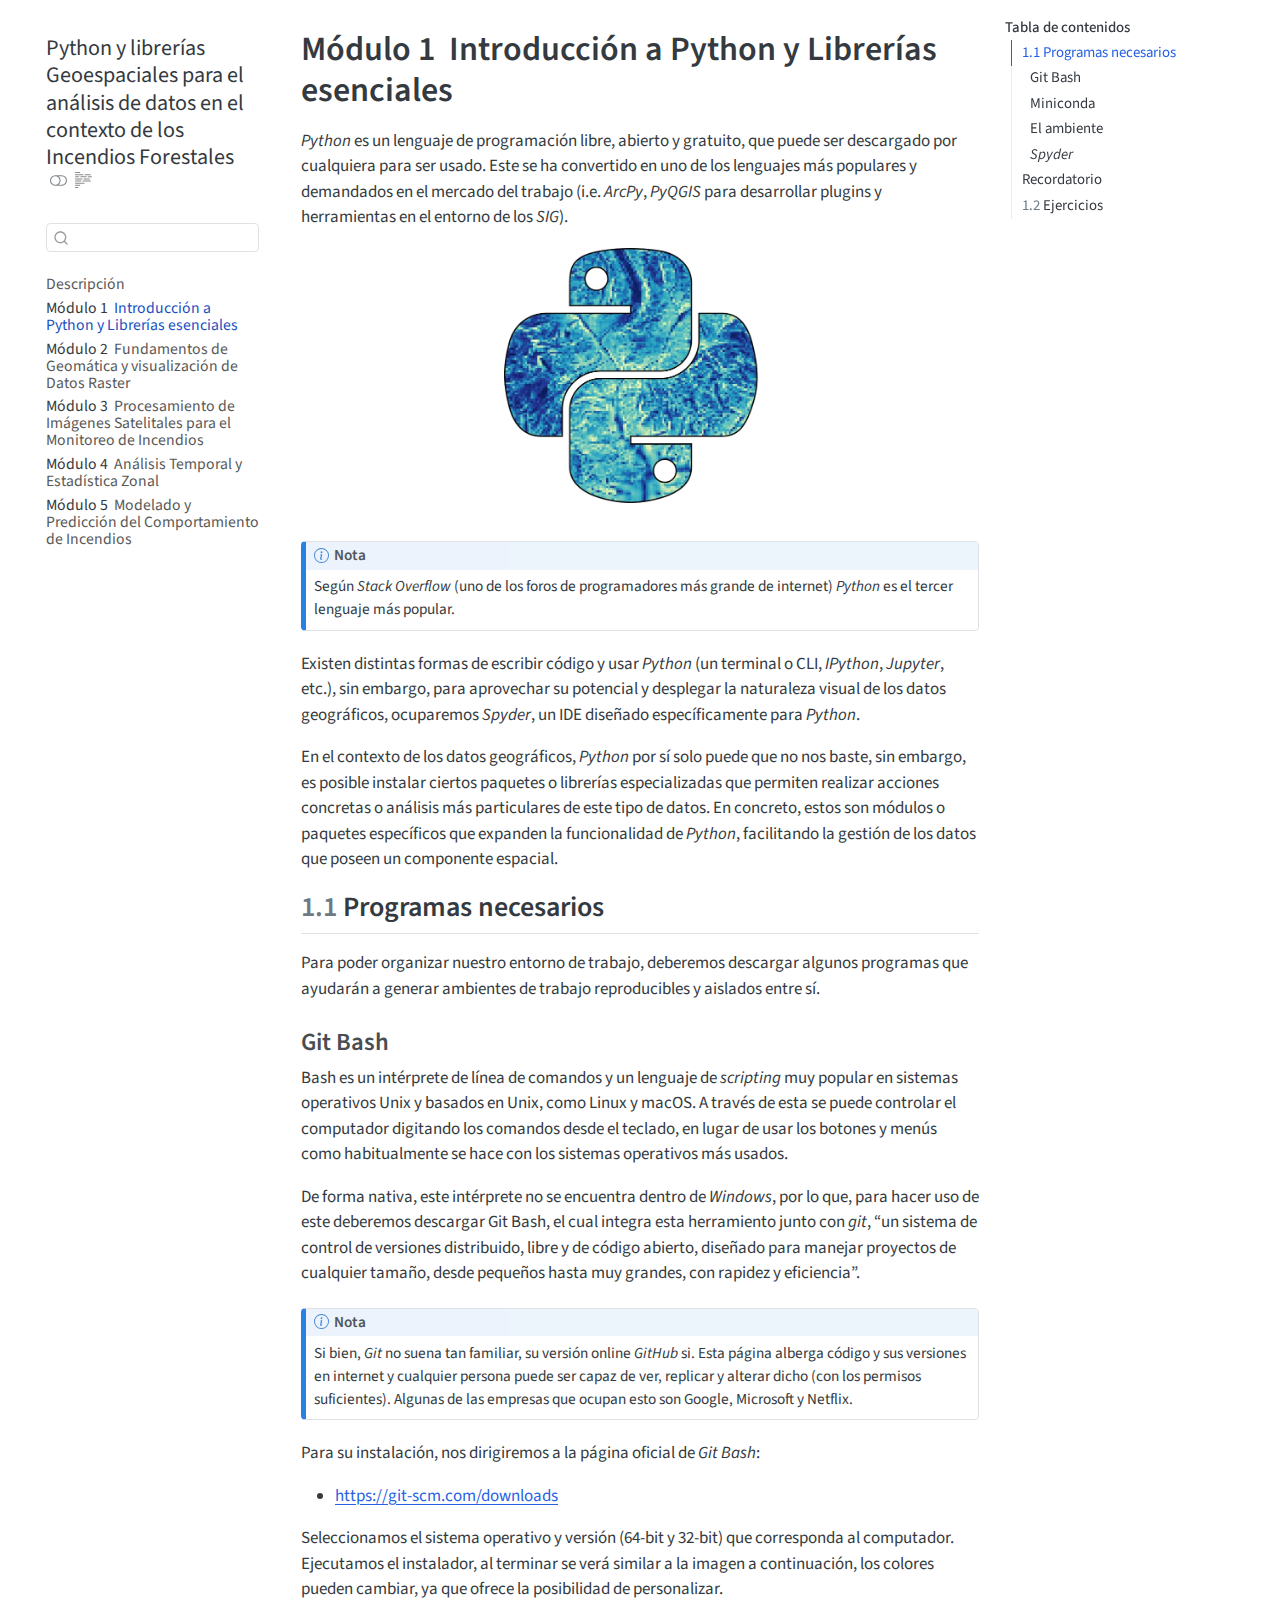
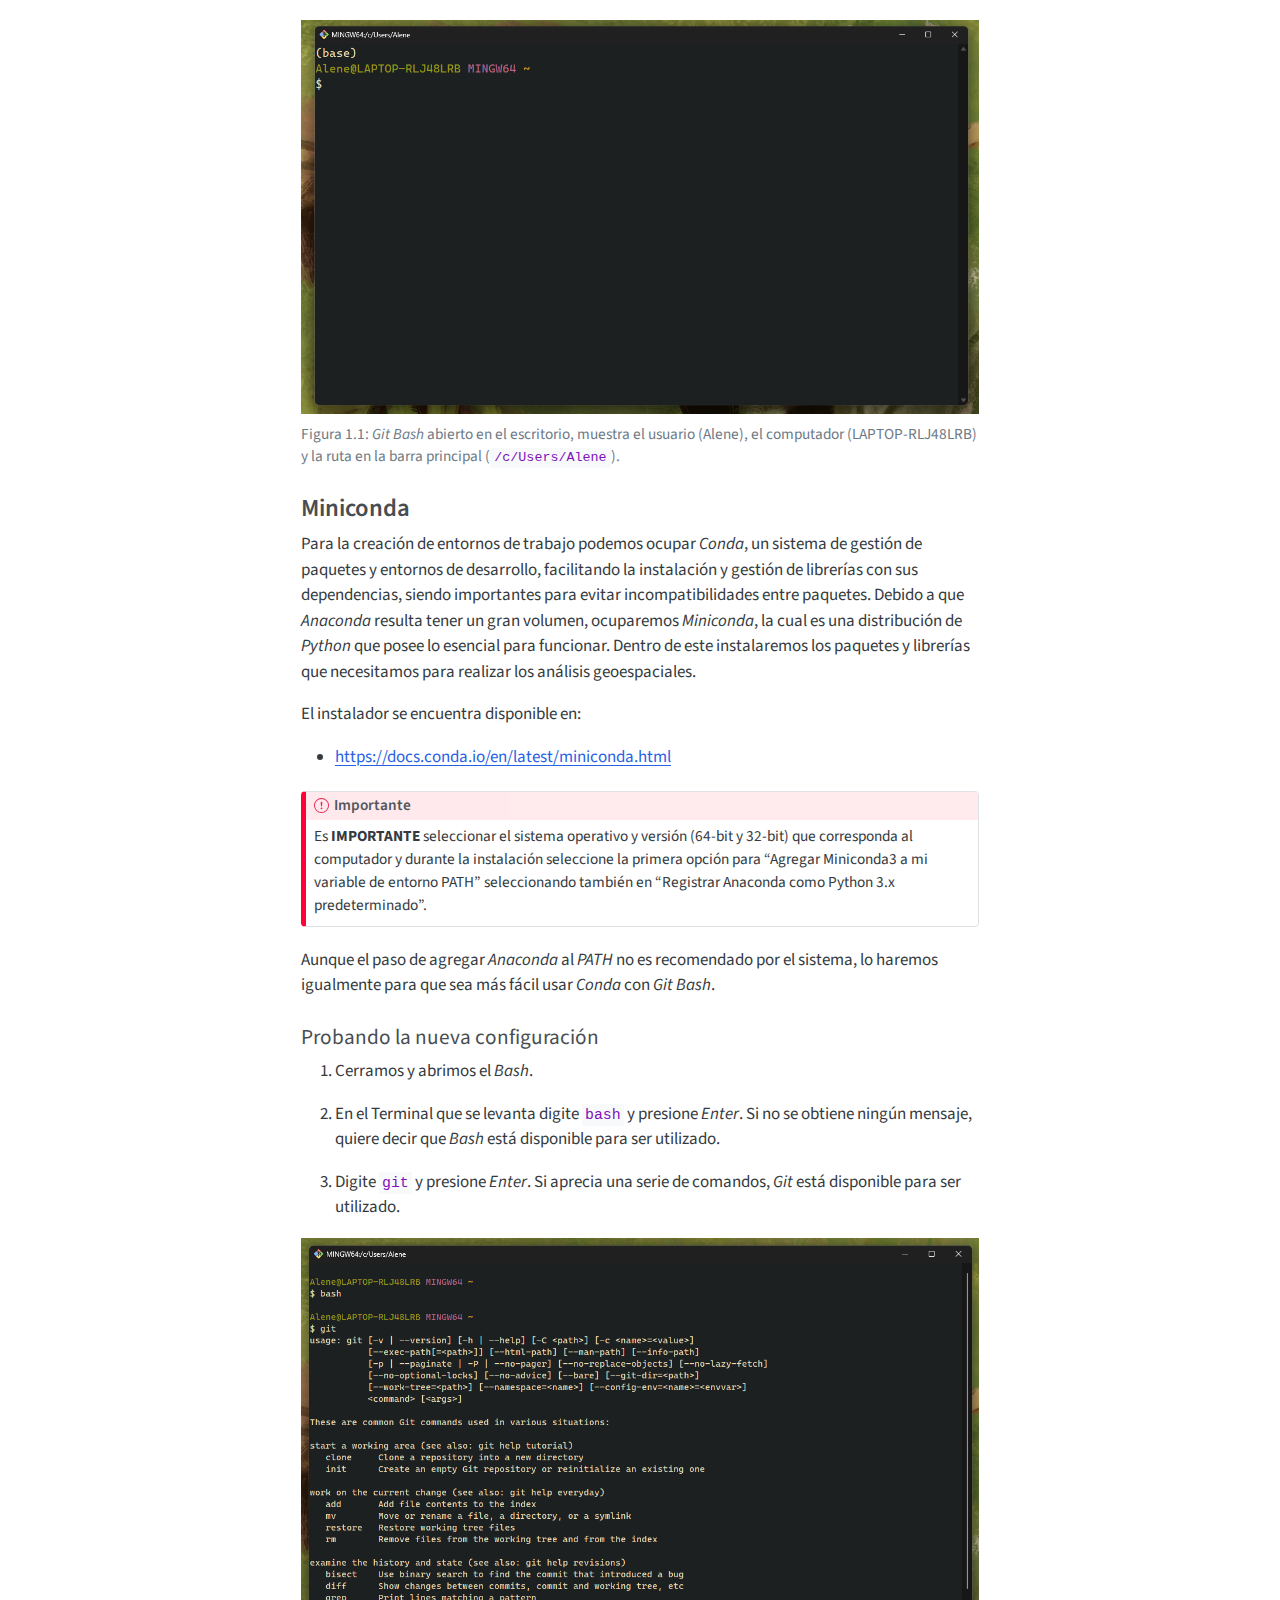
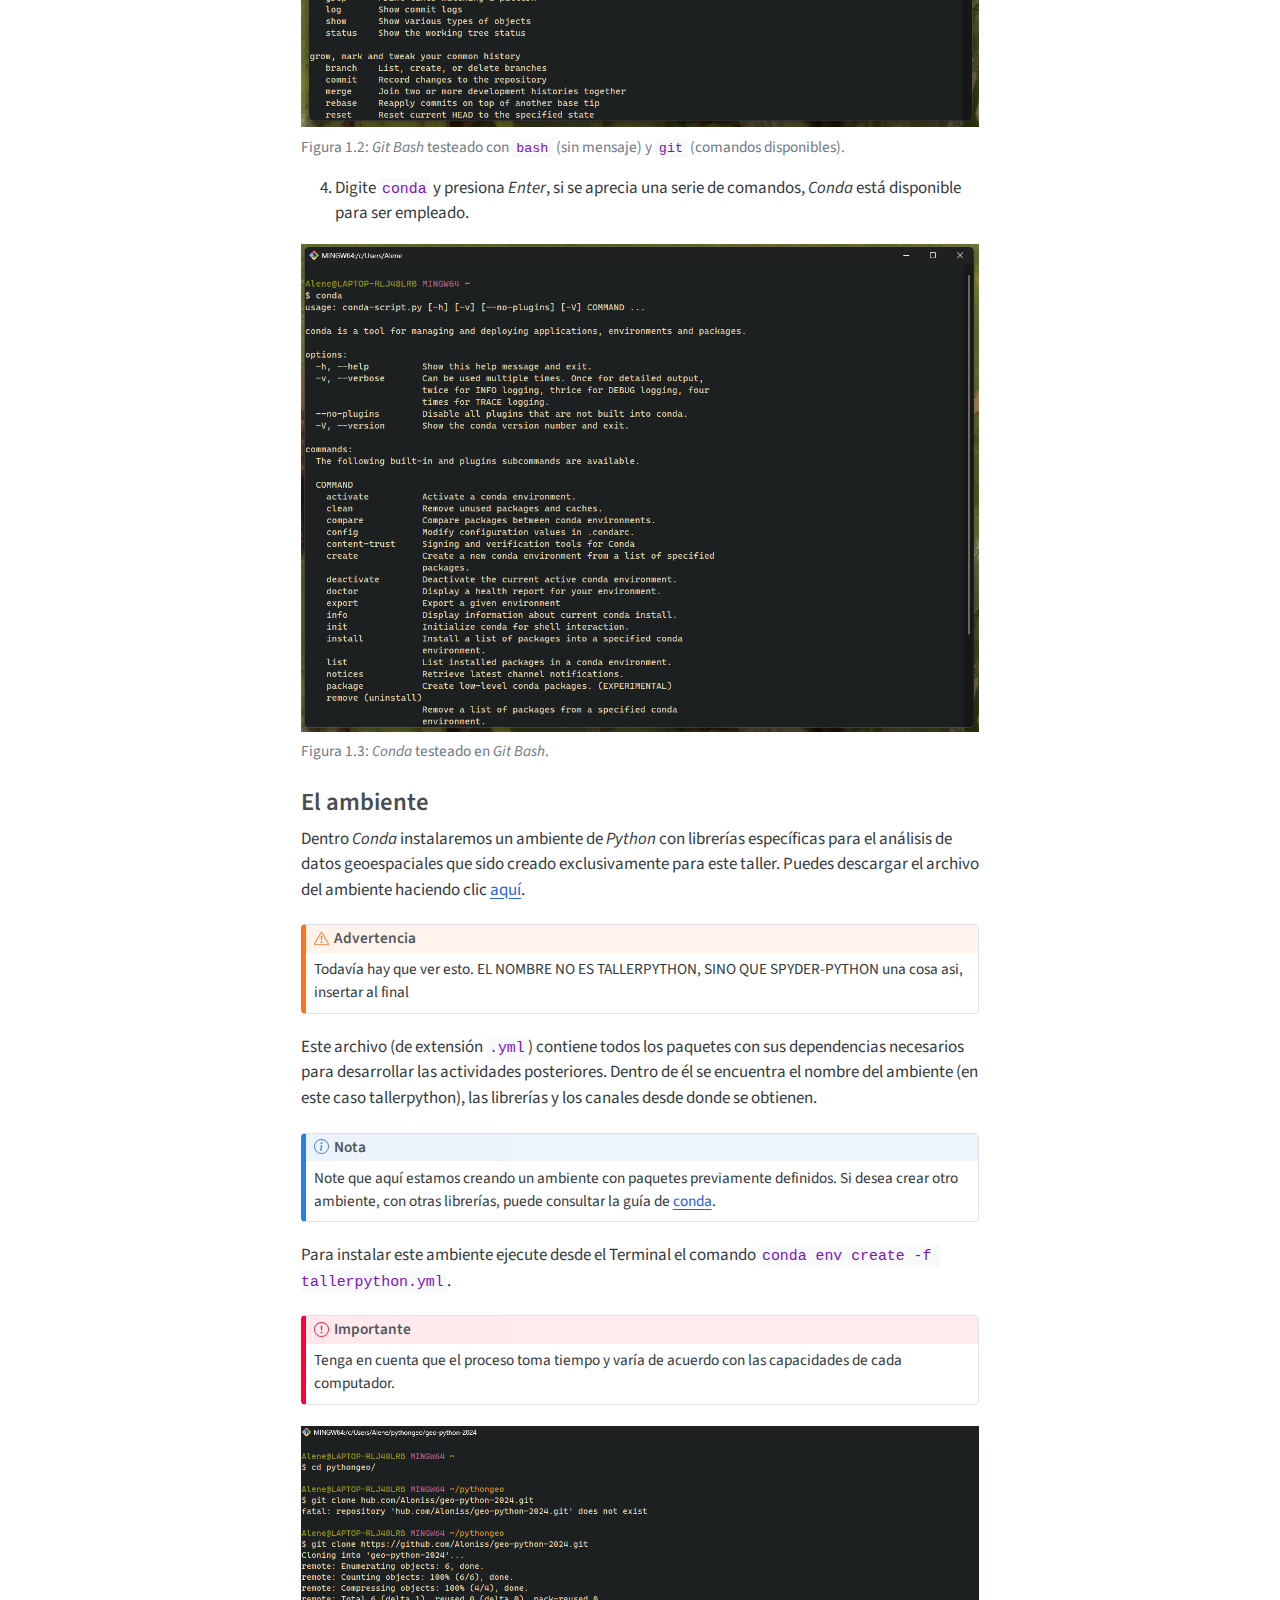
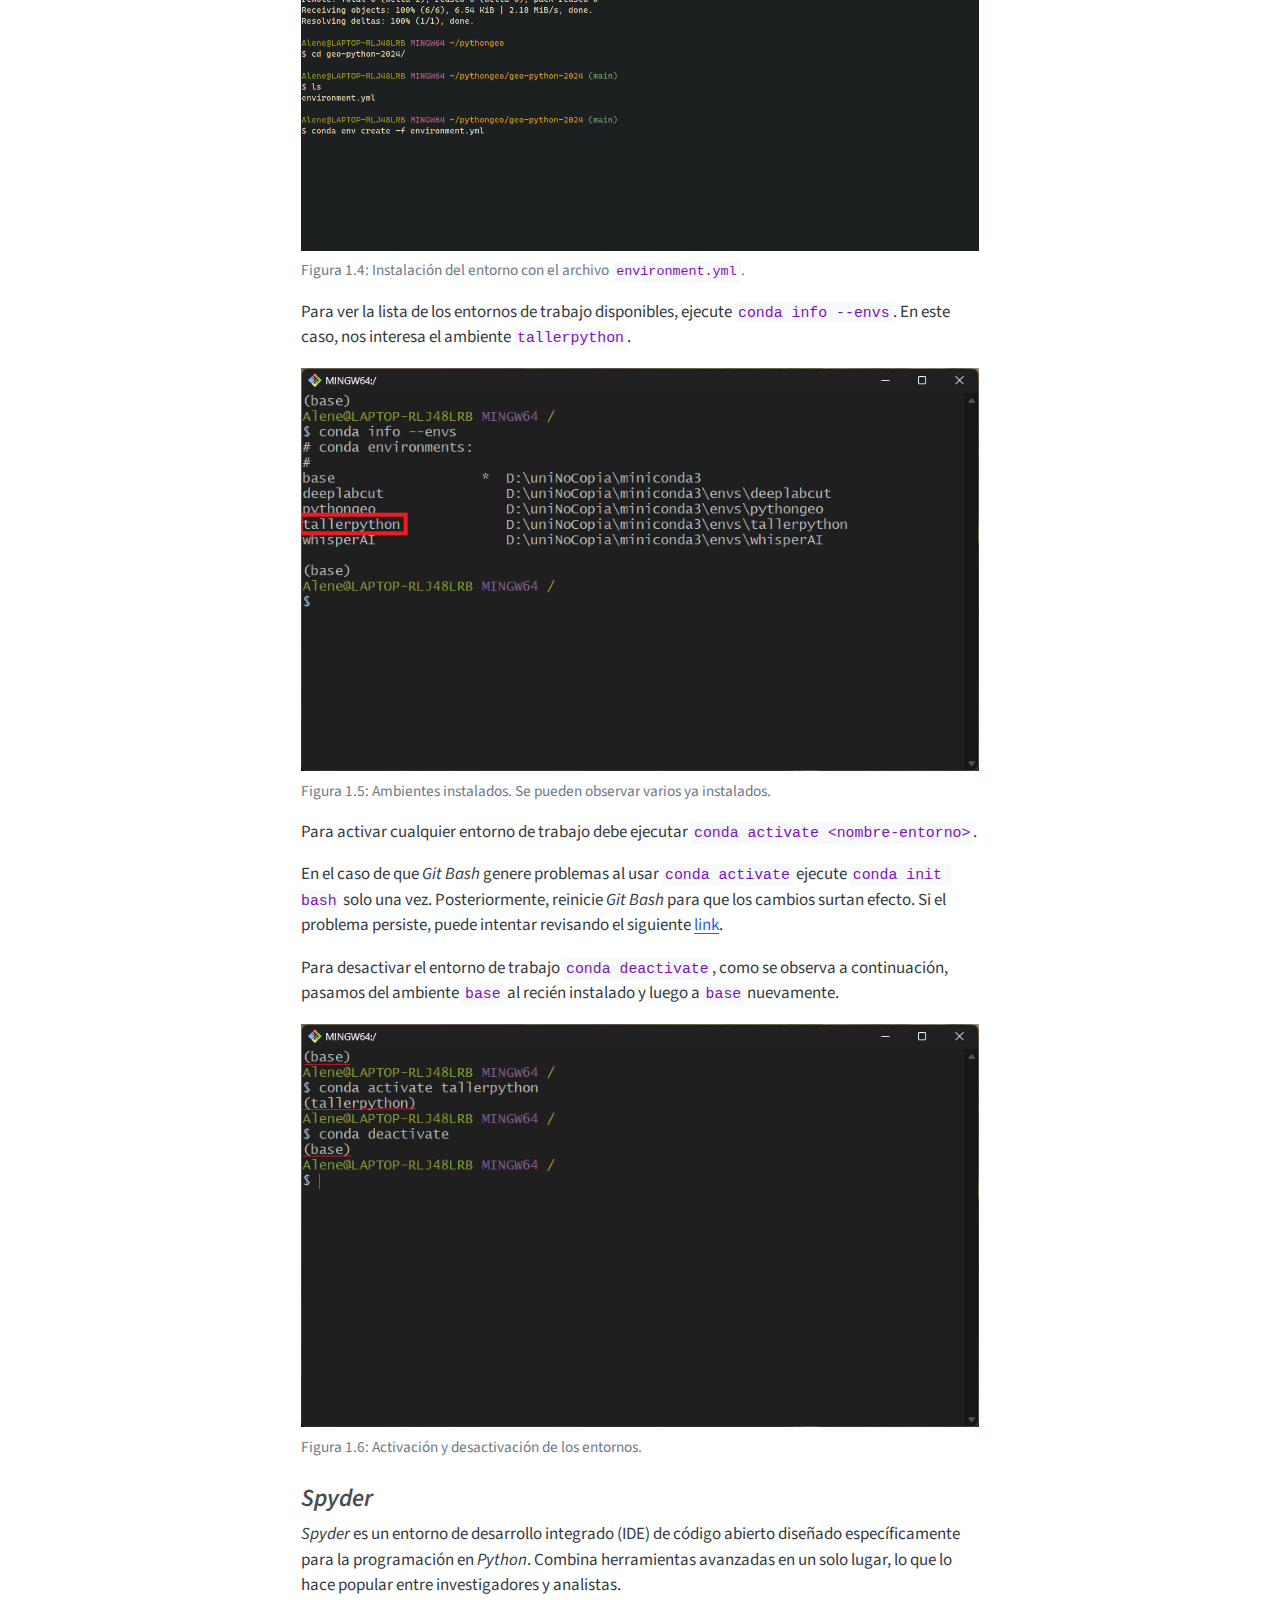
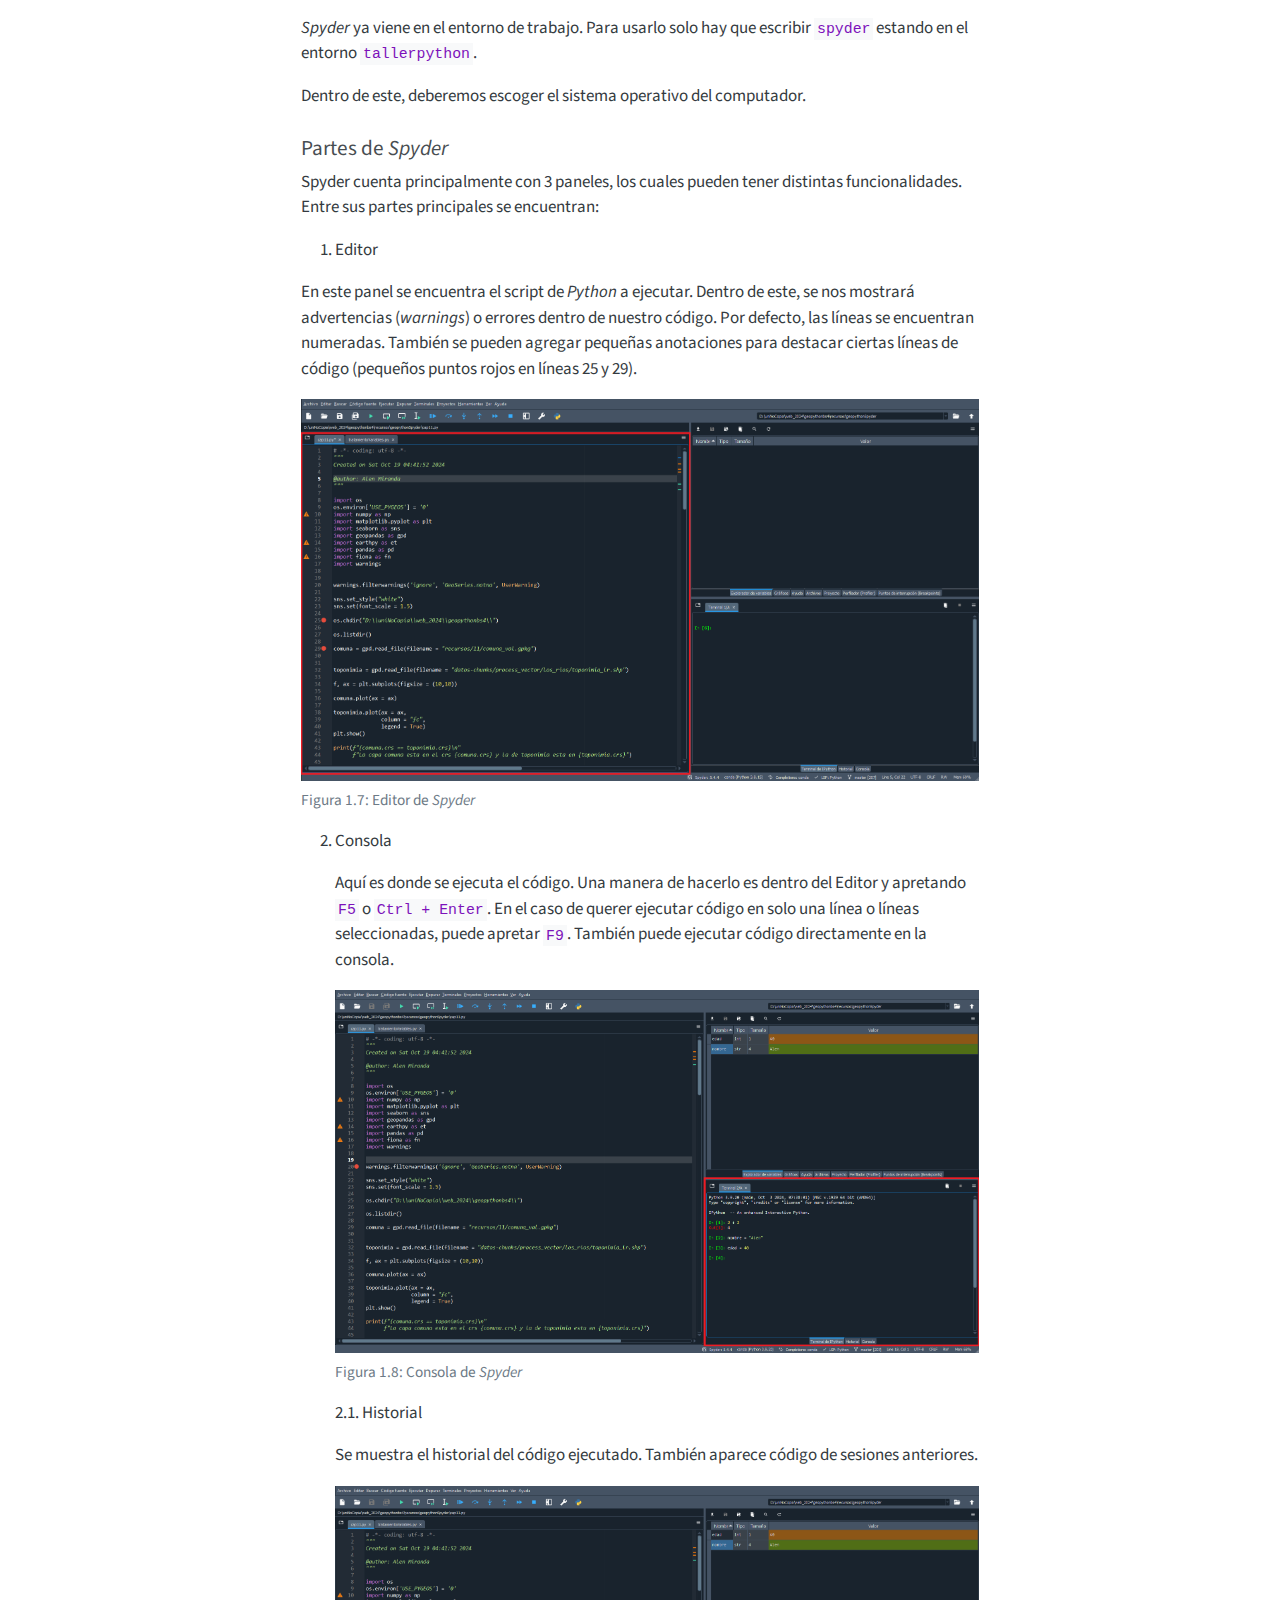
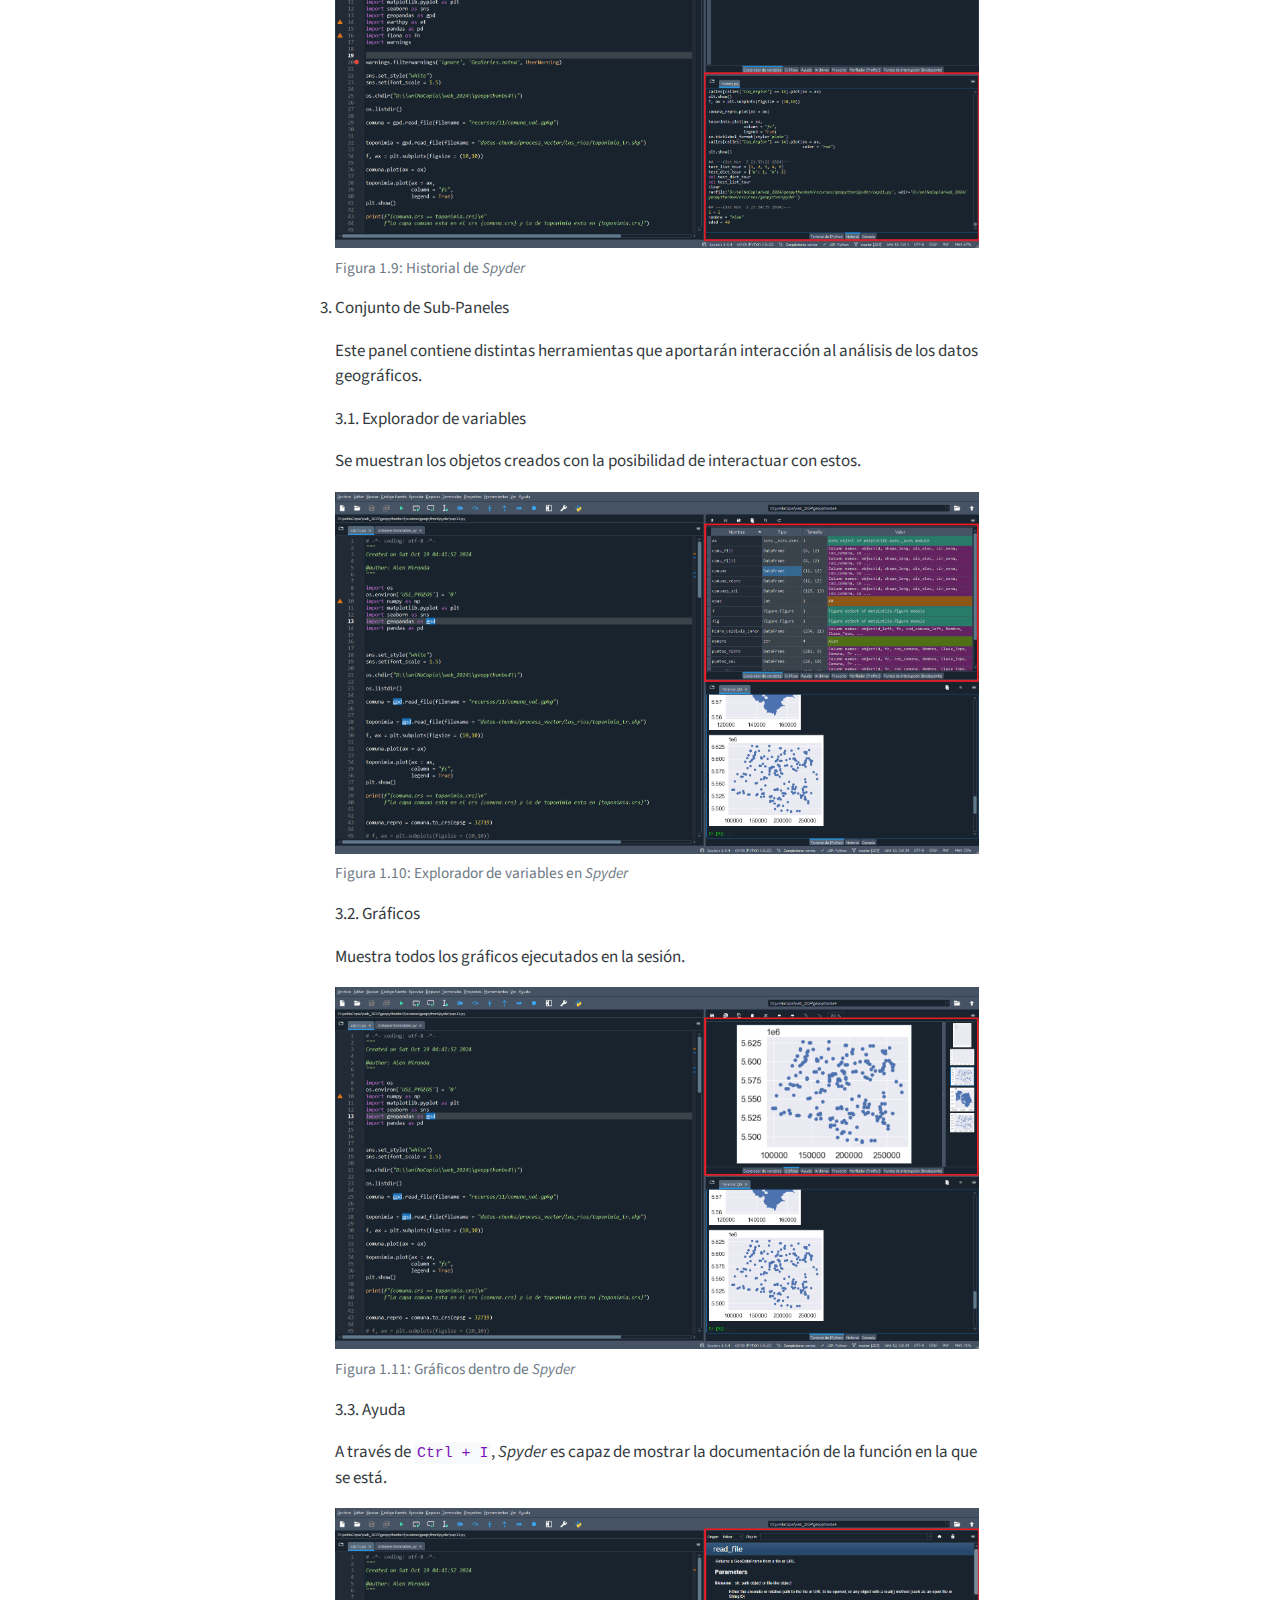
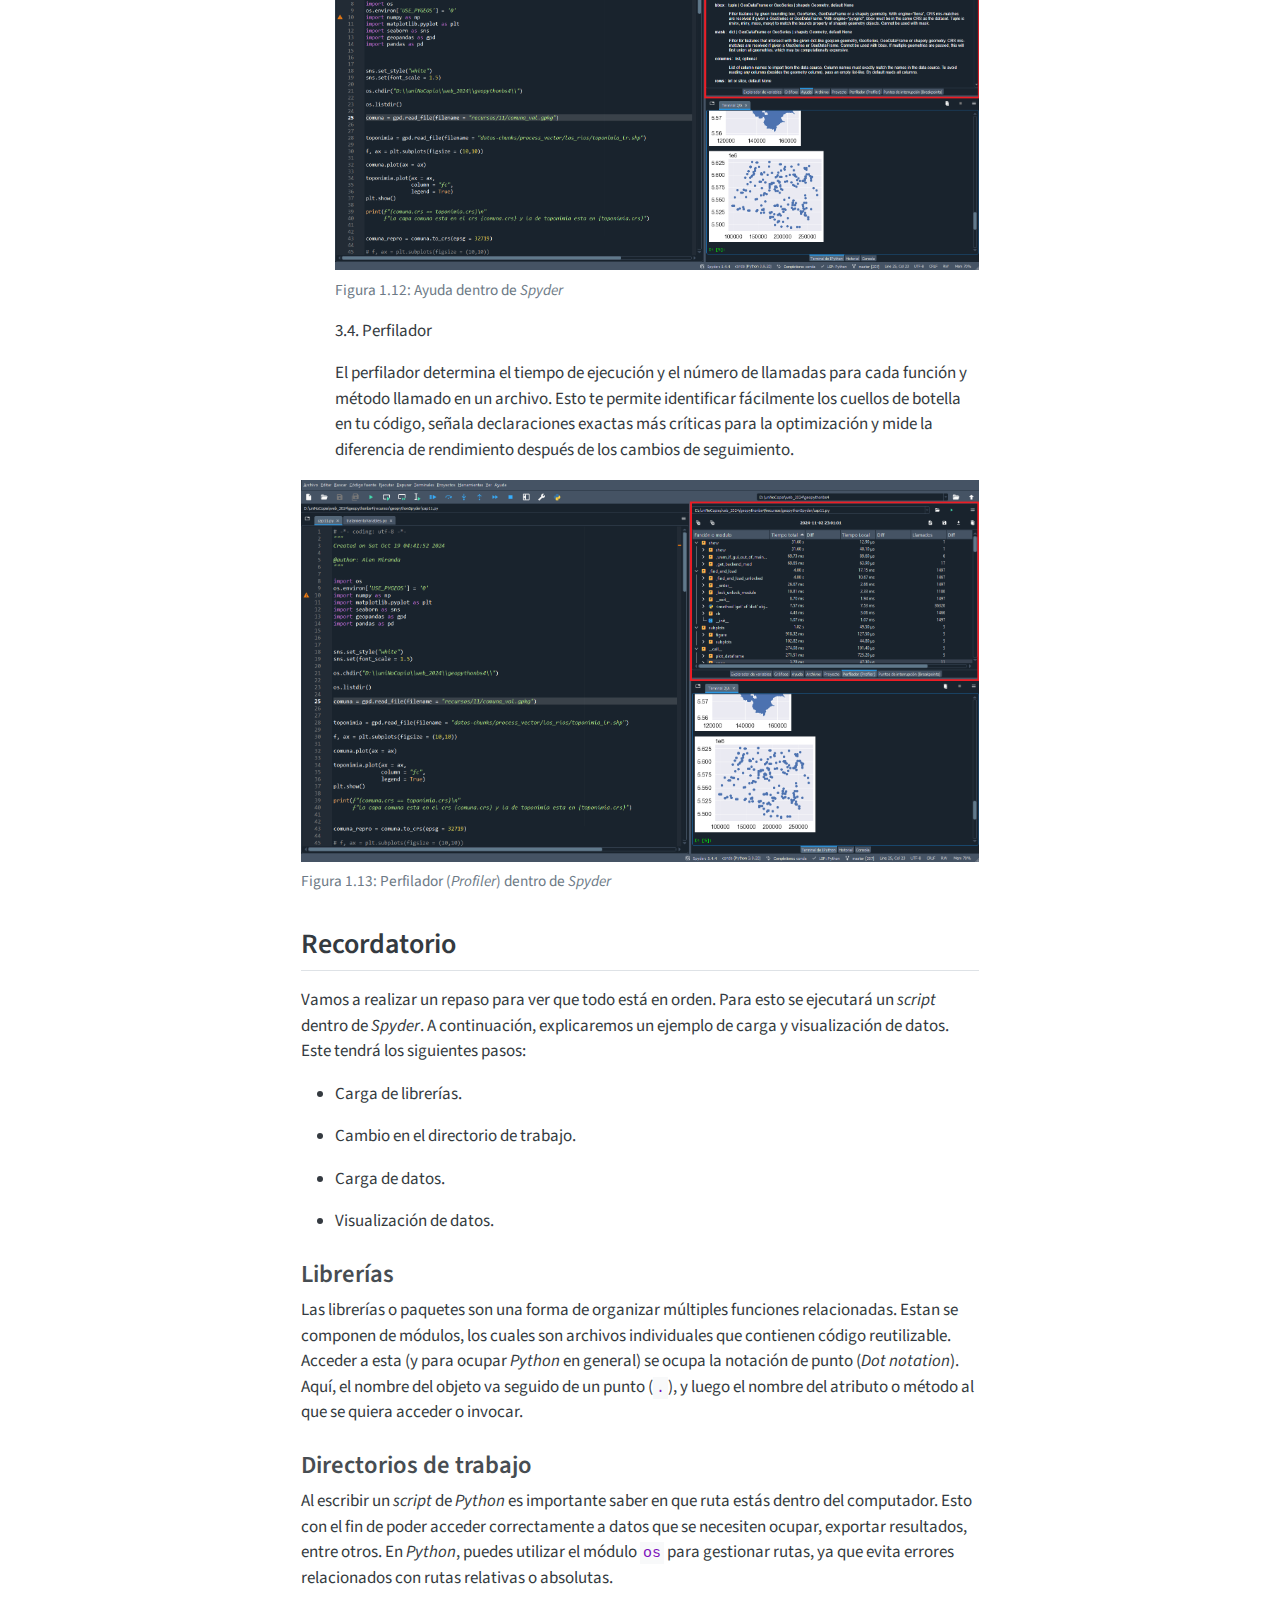
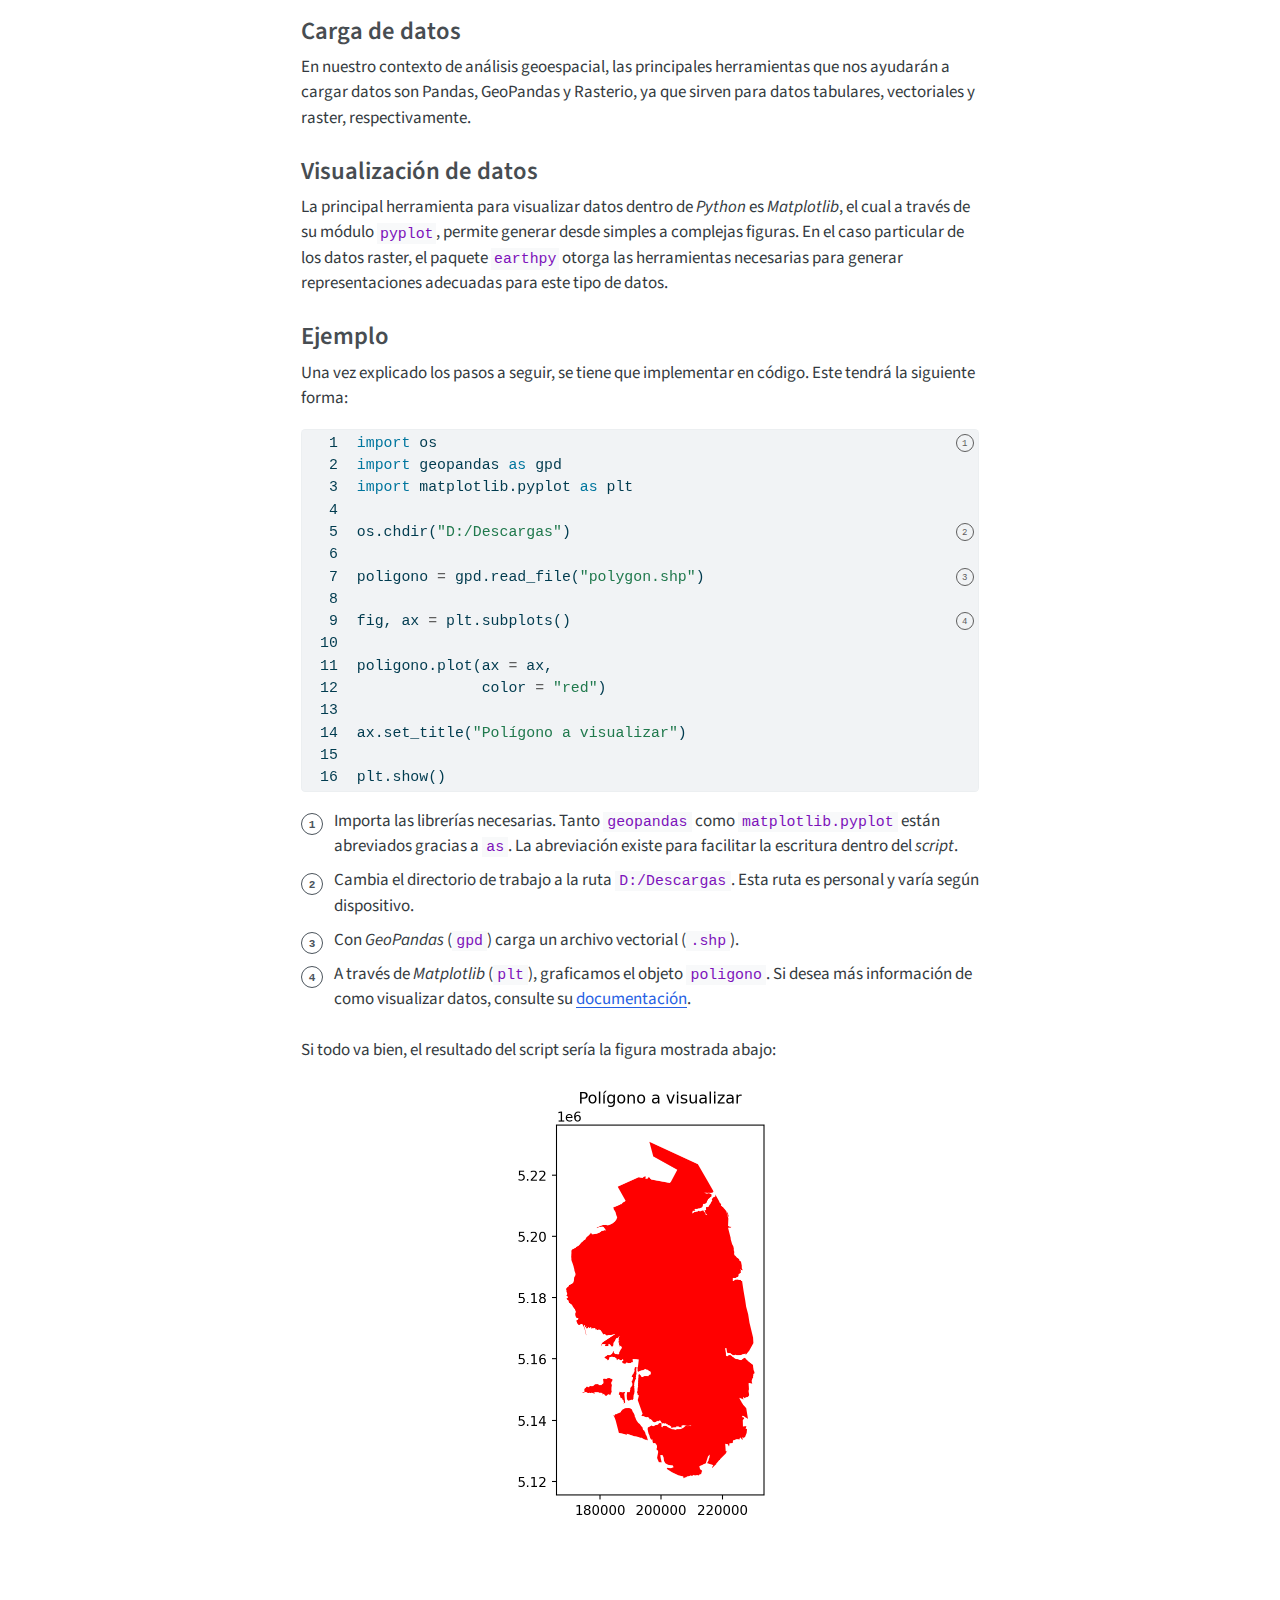
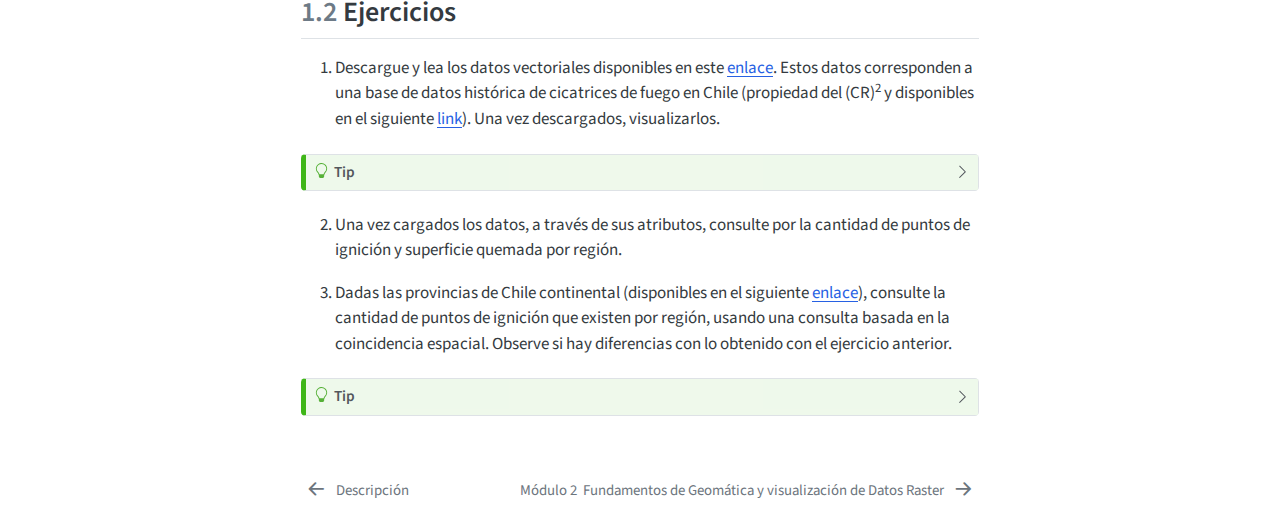
==== 01-python-librerias.html @ 11f1cc0b "Built site for gh-pages" ====
<!DOCTYPE html>
<html xmlns="http://www.w3.org/1999/xhtml" lang="es" xml:lang="es"><head>

<meta charset="utf-8">
<meta name="generator" content="quarto-1.5.57">

<meta name="viewport" content="width=device-width, initial-scale=1.0, user-scalable=yes">


<title>1&nbsp; Introducción a Python y Librerías esenciales – Python y librerías Geoespaciales para el análisis de datos en el contexto de los Incendios Forestales</title>
<style>
code{white-space: pre-wrap;}
span.smallcaps{font-variant: small-caps;}
div.columns{display: flex; gap: min(4vw, 1.5em);}
div.column{flex: auto; overflow-x: auto;}
div.hanging-indent{margin-left: 1.5em; text-indent: -1.5em;}
ul.task-list{list-style: none;}
ul.task-list li input[type="checkbox"] {
  width: 0.8em;
  margin: 0 0.8em 0.2em -1em; /* quarto-specific, see https://github.com/quarto-dev/quarto-cli/issues/4556 */ 
  vertical-align: middle;
}
/* CSS for syntax highlighting */
pre > code.sourceCode { white-space: pre; position: relative; }
pre > code.sourceCode > span { line-height: 1.25; }
pre > code.sourceCode > span:empty { height: 1.2em; }
.sourceCode { overflow: visible; }
code.sourceCode > span { color: inherit; text-decoration: inherit; }
div.sourceCode { margin: 1em 0; }
pre.sourceCode { margin: 0; }
@media screen {
div.sourceCode { overflow: auto; }
}
@media print {
pre > code.sourceCode { white-space: pre-wrap; }
pre > code.sourceCode > span { display: inline-block; text-indent: -5em; padding-left: 5em; }
}
pre.numberSource code
  { counter-reset: source-line 0; }
pre.numberSource code > span
  { position: relative; left: -4em; counter-increment: source-line; }
pre.numberSource code > span > a:first-child::before
  { content: counter(source-line);
    position: relative; left: -1em; text-align: right; vertical-align: baseline;
    border: none; display: inline-block;
    -webkit-touch-callout: none; -webkit-user-select: none;
    -khtml-user-select: none; -moz-user-select: none;
    -ms-user-select: none; user-select: none;
    padding: 0 4px; width: 4em;
  }
pre.numberSource { margin-left: 3em;  padding-left: 4px; }
div.sourceCode
  {   }
@media screen {
pre > code.sourceCode > span > a:first-child::before { text-decoration: underline; }
}
</style>


<script src="site_libs/quarto-nav/quarto-nav.js"></script>
<script src="site_libs/quarto-nav/headroom.min.js"></script>
<script src="site_libs/clipboard/clipboard.min.js"></script>
<script src="site_libs/quarto-search/autocomplete.umd.js"></script>
<script src="site_libs/quarto-search/fuse.min.js"></script>
<script src="site_libs/quarto-search/quarto-search.js"></script>
<meta name="quarto:offset" content="./">
<link href="./02-geomatica.html" rel="next">
<link href="./index.html" rel="prev">
<script src="site_libs/quarto-html/quarto.js"></script>
<script src="site_libs/quarto-html/popper.min.js"></script>
<script src="site_libs/quarto-html/tippy.umd.min.js"></script>
<script src="site_libs/quarto-html/anchor.min.js"></script>
<link href="site_libs/quarto-html/tippy.css" rel="stylesheet">
<link href="site_libs/quarto-html/quarto-syntax-highlighting.css" rel="stylesheet" class="quarto-color-scheme" id="quarto-text-highlighting-styles">
<link href="site_libs/quarto-html/quarto-syntax-highlighting-dark.css" rel="prefetch" class="quarto-color-scheme quarto-color-alternate" id="quarto-text-highlighting-styles">
<script src="site_libs/bootstrap/bootstrap.min.js"></script>
<link href="site_libs/bootstrap/bootstrap-icons.css" rel="stylesheet">
<link href="site_libs/bootstrap/bootstrap.min.css" rel="stylesheet" class="quarto-color-scheme" id="quarto-bootstrap" data-mode="light">
<link href="site_libs/bootstrap/bootstrap-dark.min.css" rel="prefetch" class="quarto-color-scheme quarto-color-alternate" id="quarto-bootstrap" data-mode="dark">
<script id="quarto-search-options" type="application/json">{
  "location": "sidebar",
  "copy-button": false,
  "collapse-after": 3,
  "panel-placement": "start",
  "type": "textbox",
  "limit": 50,
  "keyboard-shortcut": [
    "f",
    "/",
    "s"
  ],
  "show-item-context": false,
  "language": {
    "search-no-results-text": "Sin resultados",
    "search-matching-documents-text": "documentos encontrados",
    "search-copy-link-title": "Copiar el enlace en la búsqueda",
    "search-hide-matches-text": "Ocultar resultados adicionales",
    "search-more-match-text": "resultado adicional en este documento",
    "search-more-matches-text": "resultados adicionales en este documento",
    "search-clear-button-title": "Borrar",
    "search-text-placeholder": "",
    "search-detached-cancel-button-title": "Cancelar",
    "search-submit-button-title": "Enviar",
    "search-label": "Buscar"
  }
}</script>


<link rel="stylesheet" href="style.css">
</head>

<body class="nav-sidebar floating">

<div id="quarto-search-results"></div>
  <header id="quarto-header" class="headroom fixed-top">
  <nav class="quarto-secondary-nav">
    <div class="container-fluid d-flex">
      <button type="button" class="quarto-btn-toggle btn" data-bs-toggle="collapse" role="button" data-bs-target=".quarto-sidebar-collapse-item" aria-controls="quarto-sidebar" aria-expanded="false" aria-label="Alternar barra lateral" onclick="if (window.quartoToggleHeadroom) { window.quartoToggleHeadroom(); }">
        <i class="bi bi-layout-text-sidebar-reverse"></i>
      </button>
        <nav class="quarto-page-breadcrumbs" aria-label="breadcrumb"><ol class="breadcrumb"><li class="breadcrumb-item"><a href="./01-python-librerias.html"><span class="chapter-number">1</span>&nbsp; <span class="chapter-title">Introducción a Python y Librerías esenciales</span></a></li></ol></nav>
        <a class="flex-grow-1" role="navigation" data-bs-toggle="collapse" data-bs-target=".quarto-sidebar-collapse-item" aria-controls="quarto-sidebar" aria-expanded="false" aria-label="Alternar barra lateral" onclick="if (window.quartoToggleHeadroom) { window.quartoToggleHeadroom(); }">      
        </a>
      <button type="button" class="btn quarto-search-button" aria-label="Buscar" onclick="window.quartoOpenSearch();">
        <i class="bi bi-search"></i>
      </button>
    </div>
  </nav>
</header>
<!-- content -->
<div id="quarto-content" class="quarto-container page-columns page-rows-contents page-layout-article">
<!-- sidebar -->
  <nav id="quarto-sidebar" class="sidebar collapse collapse-horizontal quarto-sidebar-collapse-item sidebar-navigation floating overflow-auto">
    <div class="pt-lg-2 mt-2 text-left sidebar-header">
    <div class="sidebar-title mb-0 py-0">
      <a href="./">Python y librerías Geoespaciales para el análisis de datos en el contexto de los Incendios Forestales</a> 
        <div class="sidebar-tools-main">
  <a href="" class="quarto-color-scheme-toggle quarto-navigation-tool  px-1" onclick="window.quartoToggleColorScheme(); return false;" title="Alternar modo oscuro"><i class="bi"></i></a>
  <a href="" class="quarto-reader-toggle quarto-navigation-tool px-1" onclick="window.quartoToggleReader(); return false;" title="Alternar modo lector">
  <div class="quarto-reader-toggle-btn">
  <i class="bi"></i>
  </div>
</a>
</div>
    </div>
      </div>
        <div class="mt-2 flex-shrink-0 align-items-center">
        <div class="sidebar-search">
        <div id="quarto-search" class="" title="Buscar"></div>
        </div>
        </div>
    <div class="sidebar-menu-container"> 
    <ul class="list-unstyled mt-1">
        <li class="sidebar-item">
  <div class="sidebar-item-container"> 
  <a href="./index.html" class="sidebar-item-text sidebar-link">
 <span class="menu-text">Descripción</span></a>
  </div>
</li>
        <li class="sidebar-item">
  <div class="sidebar-item-container"> 
  <a href="./01-python-librerias.html" class="sidebar-item-text sidebar-link active">
 <span class="menu-text"><span class="chapter-number">1</span>&nbsp; <span class="chapter-title">Introducción a Python y Librerías esenciales</span></span></a>
  </div>
</li>
        <li class="sidebar-item">
  <div class="sidebar-item-container"> 
  <a href="./02-geomatica.html" class="sidebar-item-text sidebar-link">
 <span class="menu-text"><span class="chapter-number">2</span>&nbsp; <span class="chapter-title">Fundamentos de Geomática y visualización de Datos Raster</span></span></a>
  </div>
</li>
        <li class="sidebar-item">
  <div class="sidebar-item-container"> 
  <a href="./03-imagenes.html" class="sidebar-item-text sidebar-link">
 <span class="menu-text"><span class="chapter-number">3</span>&nbsp; <span class="chapter-title">Procesamiento de Imágenes Satelitales para el Monitoreo de Incendios</span></span></a>
  </div>
</li>
        <li class="sidebar-item">
  <div class="sidebar-item-container"> 
  <a href="./04-analisisTemporal.html" class="sidebar-item-text sidebar-link">
 <span class="menu-text"><span class="chapter-number">4</span>&nbsp; <span class="chapter-title">Análisis Temporal y Estadística Zonal</span></span></a>
  </div>
</li>
        <li class="sidebar-item">
  <div class="sidebar-item-container"> 
  <a href="./05-modelado.html" class="sidebar-item-text sidebar-link">
 <span class="menu-text"><span class="chapter-number">5</span>&nbsp; <span class="chapter-title">Modelado y Predicción del Comportamiento de Incendios</span></span></a>
  </div>
</li>
    </ul>
    </div>
</nav>
<div id="quarto-sidebar-glass" class="quarto-sidebar-collapse-item" data-bs-toggle="collapse" data-bs-target=".quarto-sidebar-collapse-item"></div>
<!-- margin-sidebar -->
    <div id="quarto-margin-sidebar" class="sidebar margin-sidebar">
        <nav id="TOC" role="doc-toc" class="toc-active">
    <h2 id="toc-title">Tabla de contenidos</h2>
   
  <ul>
  <li><a href="#programas-necesarios" id="toc-programas-necesarios" class="nav-link active" data-scroll-target="#programas-necesarios"><span class="header-section-number">1.1</span> Programas necesarios</a>
  <ul class="collapse">
  <li><a href="#git-bash" id="toc-git-bash" class="nav-link" data-scroll-target="#git-bash">Git Bash</a></li>
  <li><a href="#miniconda" id="toc-miniconda" class="nav-link" data-scroll-target="#miniconda">Miniconda</a></li>
  <li><a href="#el-ambiente" id="toc-el-ambiente" class="nav-link" data-scroll-target="#el-ambiente">El ambiente</a></li>
  <li><a href="#spyder" id="toc-spyder" class="nav-link" data-scroll-target="#spyder"><em>Spyder</em></a></li>
  </ul></li>
  <li><a href="#recordatorio" id="toc-recordatorio" class="nav-link" data-scroll-target="#recordatorio">Recordatorio</a>
  <ul class="collapse">
  <li><a href="#librerías" id="toc-librerías" class="nav-link" data-scroll-target="#librerías">Librerías</a></li>
  <li><a href="#directorios-de-trabajo" id="toc-directorios-de-trabajo" class="nav-link" data-scroll-target="#directorios-de-trabajo">Directorios de trabajo</a></li>
  <li><a href="#carga-de-datos" id="toc-carga-de-datos" class="nav-link" data-scroll-target="#carga-de-datos">Carga de datos</a></li>
  <li><a href="#visualización-de-datos" id="toc-visualización-de-datos" class="nav-link" data-scroll-target="#visualización-de-datos">Visualización de datos</a></li>
  <li><a href="#ejemplo" id="toc-ejemplo" class="nav-link" data-scroll-target="#ejemplo">Ejemplo</a></li>
  </ul></li>
  <li><a href="#ejercicios" id="toc-ejercicios" class="nav-link" data-scroll-target="#ejercicios"><span class="header-section-number">1.2</span> Ejercicios</a></li>
  </ul>
</nav>
    </div>
<!-- main -->
<main class="content" id="quarto-document-content">

<header id="title-block-header" class="quarto-title-block default">
<div class="quarto-title">
<h1 class="title"><span class="chapter-number">1</span>&nbsp; <span class="chapter-title">Introducción a Python y Librerías esenciales</span></h1>
</div>



<div class="quarto-title-meta">

    
  
    
  </div>
  


</header>


<p><em>Python</em> es un lenguaje de programación libre, abierto y gratuito, que puede ser descargado por cualquiera para ser usado. Este se ha convertido en uno de los lenguajes más populares y demandados en el mercado del trabajo (i.e.&nbsp;<em>ArcPy</em>, <em>PyQGIS</em> para desarrollar plugins y herramientas en el entorno de los <em>SIG</em>).</p>
<div class="quarto-figure quarto-figure-center">
<figure class="figure">
<p><img src="foo/web/01-01_2-logoPy.png" class="img-fluid quarto-figure quarto-figure-center figure-img" style="width:40.0%"></p>
</figure>
</div>
<div class="callout callout-style-default callout-note callout-titled">
<div class="callout-header d-flex align-content-center">
<div class="callout-icon-container">
<i class="callout-icon"></i>
</div>
<div class="callout-title-container flex-fill">
Nota
</div>
</div>
<div class="callout-body-container callout-body">
<p>Según <em>Stack Overflow</em> (uno de los foros de programadores más grande de internet) <em>Python</em> es el tercer lenguaje más popular.</p>
</div>
</div>
<p>Existen distintas formas de escribir código y usar <em>Python</em> (un terminal o CLI, <em>IPython</em>, <em>Jupyter</em>, etc.), sin embargo, para aprovechar su potencial y desplegar la naturaleza visual de los datos geográficos, ocuparemos <em>Spyder</em>, un IDE diseñado específicamente para <em>Python</em>.</p>
<p>En el contexto de los datos geográficos, <em>Python</em> por sí solo puede que no nos baste, sin embargo, es posible instalar ciertos paquetes o librerías especializadas que permiten realizar acciones concretas o análisis más particulares de este tipo de datos. En concreto, estos son módulos o paquetes específicos que expanden la funcionalidad de <em>Python</em>, facilitando la gestión de los datos que poseen un componente espacial.</p>
<section id="programas-necesarios" class="level2" data-number="1.1">
<h2 data-number="1.1" class="anchored" data-anchor-id="programas-necesarios"><span class="header-section-number">1.1</span> Programas necesarios</h2>
<p>Para poder organizar nuestro entorno de trabajo, deberemos descargar algunos programas que ayudarán a generar ambientes de trabajo reproducibles y aislados entre sí.</p>
<section id="git-bash" class="level3 unnumbered">
<h3 class="unnumbered anchored" data-anchor-id="git-bash">Git Bash</h3>
<p>Bash es un intérprete de línea de comandos y un lenguaje de <em>scripting</em> muy popular en sistemas operativos Unix y basados en Unix, como Linux y macOS. A través de esta se puede controlar el computador digitando los comandos desde el teclado, en lugar de usar los botones y menús como habitualmente se hace con los sistemas operativos más usados.</p>
<p>De forma nativa, este intérprete no se encuentra dentro de <em>Windows</em>, por lo que, para hacer uso de este deberemos descargar Git Bash, el cual integra esta herramiento junto con <em>git</em>, “un sistema de control de versiones distribuido, libre y de código abierto, diseñado para manejar proyectos de cualquier tamaño, desde pequeños hasta muy grandes, con rapidez y eficiencia”.</p>
<div class="callout callout-style-default callout-note callout-titled">
<div class="callout-header d-flex align-content-center">
<div class="callout-icon-container">
<i class="callout-icon"></i>
</div>
<div class="callout-title-container flex-fill">
Nota
</div>
</div>
<div class="callout-body-container callout-body">
<p>Si bien, <em>Git</em> no suena tan familiar, su versión online <em>GitHub</em> si. Esta página alberga código y sus versiones en internet y cualquier persona puede ser capaz de ver, replicar y alterar dicho (con los permisos suficientes). Algunas de las empresas que ocupan esto son Google, Microsoft y Netflix.</p>
</div>
</div>
<p>Para su instalación, nos dirigiremos a la página oficial de <em>Git Bash</em>:</p>
<ul>
<li><a href="https://git-scm.com/downloads" class="uri">https://git-scm.com/downloads</a></li>
</ul>
<p>Seleccionamos el sistema operativo y versión (64-bit y 32-bit) que corresponda al computador. Ejecutamos el instalador, al terminar se verá similar a la imagen a continuación, los colores pueden cambiar, ya que ofrece la posibilidad de personalizar.</p>
<div id="fig-bashAbierto" class="quarto-float quarto-figure quarto-figure-center anchored">
<figure class="quarto-float quarto-float-fig figure">
<div aria-describedby="fig-bashAbierto-caption-0ceaefa1-69ba-4598-a22c-09a6ac19f8ca">
<img src="foo/03-01-bashAbierto.png" class="img-fluid figure-img">
</div>
<figcaption class="quarto-float-caption-bottom quarto-float-caption quarto-float-fig" id="fig-bashAbierto-caption-0ceaefa1-69ba-4598-a22c-09a6ac19f8ca">
Figura&nbsp;1.1: <em>Git Bash</em> abierto en el escritorio, muestra el usuario (Alene), el computador (LAPTOP-RLJ48LRB) y la ruta en la barra principal (<code>/c/Users/Alene</code>).
</figcaption>
</figure>
</div>
</section>
<section id="miniconda" class="level3 unnumbered">
<h3 class="unnumbered anchored" data-anchor-id="miniconda">Miniconda</h3>
<p>Para la creación de entornos de trabajo podemos ocupar <em>Conda</em>, un sistema de gestión de paquetes y entornos de desarrollo, facilitando la instalación y gestión de librerías con sus dependencias, siendo importantes para evitar incompatibilidades entre paquetes. Debido a que <em>Anaconda</em> resulta tener un gran volumen, ocuparemos <em>Miniconda</em>, la cual es una distribución de <em>Python</em> que posee lo esencial para funcionar. Dentro de este instalaremos los paquetes y librerías que necesitamos para realizar los análisis geoespaciales.</p>
<p>El instalador se encuentra disponible en:</p>
<ul>
<li><a href="https://docs.conda.io/en/latest/miniconda.html" class="uri">https://docs.conda.io/en/latest/miniconda.html</a></li>
</ul>
<div class="callout callout-style-default callout-important callout-titled">
<div class="callout-header d-flex align-content-center">
<div class="callout-icon-container">
<i class="callout-icon"></i>
</div>
<div class="callout-title-container flex-fill">
Importante
</div>
</div>
<div class="callout-body-container callout-body">
<p>Es <strong>IMPORTANTE</strong> seleccionar el sistema operativo y versión (64-bit y 32-bit) que corresponda al computador y durante la instalación seleccione la primera opción para “Agregar Miniconda3 a mi variable de entorno PATH” seleccionando también en “Registrar Anaconda como Python 3.x predeterminado”.</p>
</div>
</div>
<p>Aunque el paso de agregar <em>Anaconda</em> al <em>PATH</em> no es recomendado por el sistema, lo haremos igualmente para que sea más fácil usar <em>Conda</em> con <em>Git Bash</em>.</p>
<section id="probando-la-nueva-configuración" class="level4 unnumbered">
<h4 class="unnumbered anchored" data-anchor-id="probando-la-nueva-configuración">Probando la nueva configuración</h4>
<ol type="1">
<li><p>Cerramos y abrimos el <em>Bash</em>.</p></li>
<li><p>En el Terminal que se levanta digite <code>bash</code> y presione <em>Enter</em>. Si no se obtiene ningún mensaje, quiere decir que <em>Bash</em> está disponible para ser utilizado.</p></li>
<li><p>Digite <code>git</code> y presione <em>Enter</em>. Si aprecia una serie de comandos, <em>Git</em> está disponible para ser utilizado.</p></li>
</ol>
<div id="fig-bashTest" class="quarto-float quarto-figure quarto-figure-center anchored">
<figure class="quarto-float quarto-float-fig figure">
<div aria-describedby="fig-bashTest-caption-0ceaefa1-69ba-4598-a22c-09a6ac19f8ca">
<img src="foo/03-02-bashTest.png" class="img-fluid figure-img">
</div>
<figcaption class="quarto-float-caption-bottom quarto-float-caption quarto-float-fig" id="fig-bashTest-caption-0ceaefa1-69ba-4598-a22c-09a6ac19f8ca">
Figura&nbsp;1.2: <em>Git Bash</em> testeado con <code>bash</code> (sin mensaje) y <code>git</code> (comandos disponibles).
</figcaption>
</figure>
</div>
<ol start="4" type="1">
<li>Digite <code>conda</code> y presiona <em>Enter</em>, si se aprecia una serie de comandos, <em>Conda</em> está disponible para ser empleado.</li>
</ol>
<div id="fig-bashTest2" class="quarto-float quarto-figure quarto-figure-center anchored">
<figure class="quarto-float quarto-float-fig figure">
<div aria-describedby="fig-bashTest2-caption-0ceaefa1-69ba-4598-a22c-09a6ac19f8ca">
<img src="foo/03-03-bashTest2.png" class="img-fluid figure-img">
</div>
<figcaption class="quarto-float-caption-bottom quarto-float-caption quarto-float-fig" id="fig-bashTest2-caption-0ceaefa1-69ba-4598-a22c-09a6ac19f8ca">
Figura&nbsp;1.3: <em>Conda</em> testeado en <em>Git Bash</em>.
</figcaption>
</figure>
</div>
</section>
</section>
<section id="el-ambiente" class="level3 unnumbered">
<h3 class="unnumbered anchored" data-anchor-id="el-ambiente">El ambiente</h3>
<p>Dentro <em>Conda</em> instalaremos un ambiente de <em>Python</em> con librerías específicas para el análisis de datos geoespaciales que sido creado exclusivamente para este taller. Puedes descargar el archivo del ambiente haciendo clic <a href="recursos/tallerpython.yml" download="tallerpython.yml">aquí</a>.</p>
<div class="callout callout-style-default callout-warning callout-titled">
<div class="callout-header d-flex align-content-center">
<div class="callout-icon-container">
<i class="callout-icon"></i>
</div>
<div class="callout-title-container flex-fill">
Advertencia
</div>
</div>
<div class="callout-body-container callout-body">
<p>Todavía hay que ver esto. EL NOMBRE NO ES TALLERPYTHON, SINO QUE SPYDER-PYTHON una cosa asi, insertar al final</p>
</div>
</div>
<p>Este archivo (de extensión <code>.yml</code>) contiene todos los paquetes con sus dependencias necesarios para desarrollar las actividades posteriores. Dentro de él se encuentra el nombre del ambiente (en este caso tallerpython), las librerías y los canales desde donde se obtienen.</p>
<div class="callout callout-style-default callout-note callout-titled">
<div class="callout-header d-flex align-content-center">
<div class="callout-icon-container">
<i class="callout-icon"></i>
</div>
<div class="callout-title-container flex-fill">
Nota
</div>
</div>
<div class="callout-body-container callout-body">
<p>Note que aquí estamos creando un ambiente con paquetes previamente definidos. Si desea crear otro ambiente, con otras librerías, puede consultar la guía de <a href="https://docs.conda.io/projects/conda/en/latest/user-guide/getting-started.html">conda</a>.</p>
</div>
</div>
<p>Para instalar este ambiente ejecute desde el Terminal el comando <code>conda env create -f tallerpython.yml</code>.</p>
<div class="callout callout-style-default callout-important callout-titled">
<div class="callout-header d-flex align-content-center">
<div class="callout-icon-container">
<i class="callout-icon"></i>
</div>
<div class="callout-title-container flex-fill">
Importante
</div>
</div>
<div class="callout-body-container callout-body">
<p>Tenga en cuenta que el proceso toma tiempo y varía de acuerdo con las capacidades de cada computador.</p>
</div>
</div>
<div id="fig-mkenvir" class="quarto-float quarto-figure quarto-figure-center anchored">
<figure class="quarto-float quarto-float-fig figure">
<div aria-describedby="fig-mkenvir-caption-0ceaefa1-69ba-4598-a22c-09a6ac19f8ca">
<img src="foo/03-07-mkenvir.png" class="img-fluid figure-img">
</div>
<figcaption class="quarto-float-caption-bottom quarto-float-caption quarto-float-fig" id="fig-mkenvir-caption-0ceaefa1-69ba-4598-a22c-09a6ac19f8ca">
Figura&nbsp;1.4: Instalación del entorno con el archivo <code>environment.yml</code>.
</figcaption>
</figure>
</div>
<p>Para ver la lista de los entornos de trabajo disponibles, ejecute <code>conda info --envs</code>. En este caso, nos interesa el ambiente <code>tallerpython</code>.</p>
<div id="fig-ambiente" class="quarto-float quarto-figure quarto-figure-center anchored">
<figure class="quarto-float quarto-float-fig figure">
<div aria-describedby="fig-ambiente-caption-0ceaefa1-69ba-4598-a22c-09a6ac19f8ca">
<img src="foo/web/01-01-ambienteSeleccion.png" class="img-fluid figure-img">
</div>
<figcaption class="quarto-float-caption-bottom quarto-float-caption quarto-float-fig" id="fig-ambiente-caption-0ceaefa1-69ba-4598-a22c-09a6ac19f8ca">
Figura&nbsp;1.5: Ambientes instalados. Se pueden observar varios ya instalados.
</figcaption>
</figure>
</div>
<p>Para activar cualquier entorno de trabajo debe ejecutar <code>conda activate &lt;nombre-entorno&gt;</code>.</p>
<p>En el caso de que <em>Git Bash</em> genere problemas al usar <code>conda activate</code> ejecute <code>conda init bash</code> solo una vez. Posteriormente, reinicie <em>Git Bash</em> para que los cambios surtan efecto. Si el problema persiste, puede intentar revisando el siguiente <a href="https://discuss.codecademy.com/t/setting-up-conda-in-git-bash/534473">link</a>.</p>
<p>Para desactivar el entorno de trabajo <code>conda deactivate</code>, como se observa a continuación, pasamos del ambiente <code>base</code> al recién instalado y luego a <code>base</code> nuevamente.</p>
<div id="fig-activate" class="quarto-float quarto-figure quarto-figure-center anchored">
<figure class="quarto-float quarto-float-fig figure">
<div aria-describedby="fig-activate-caption-0ceaefa1-69ba-4598-a22c-09a6ac19f8ca">
<img src="foo/web/01-02-acti-deac.png" class="img-fluid figure-img">
</div>
<figcaption class="quarto-float-caption-bottom quarto-float-caption quarto-float-fig" id="fig-activate-caption-0ceaefa1-69ba-4598-a22c-09a6ac19f8ca">
Figura&nbsp;1.6: Activación y desactivación de los entornos.
</figcaption>
</figure>
</div>
</section>
<section id="spyder" class="level3 unnumbered">
<h3 class="unnumbered anchored" data-anchor-id="spyder"><em>Spyder</em></h3>
<p><em>Spyder</em> es un entorno de desarrollo integrado (IDE) de código abierto diseñado específicamente para la programación en <em>Python</em>. Combina herramientas avanzadas en un solo lugar, lo que lo hace popular entre investigadores y analistas.</p>
<p><em>Spyder</em> ya viene en el entorno de trabajo. Para usarlo solo hay que escribir <code>spyder</code> estando en el entorno <code>tallerpython</code>.</p>
<p>Dentro de este, deberemos escoger el sistema operativo del computador.</p>
<section id="partes-de-spyder" class="level4 unnumbered">
<h4 class="unnumbered anchored" data-anchor-id="partes-de-spyder">Partes de <em>Spyder</em></h4>
<p>Spyder cuenta principalmente con 3 paneles, los cuales pueden tener distintas funcionalidades. Entre sus partes principales se encuentran:</p>
<ol type="1">
<li>Editor</li>
</ol>
<p>En este panel se encuentra el script de <em>Python</em> a ejecutar. Dentro de este, se nos mostrará advertencias (<em>warnings</em>) o errores dentro de nuestro código. Por defecto, las líneas se encuentran numeradas. También se pueden agregar pequeñas anotaciones para destacar ciertas líneas de código (pequeños puntos rojos en líneas 25 y 29).</p>
<div id="fig-editor" class="quarto-float quarto-figure quarto-figure-center anchored">
<figure class="quarto-float quarto-float-fig figure">
<div aria-describedby="fig-editor-caption-0ceaefa1-69ba-4598-a22c-09a6ac19f8ca">
<img src="foo/web/01-03-editor.png" class="img-fluid figure-img">
</div>
<figcaption class="quarto-float-caption-bottom quarto-float-caption quarto-float-fig" id="fig-editor-caption-0ceaefa1-69ba-4598-a22c-09a6ac19f8ca">
Figura&nbsp;1.7: Editor de <em>Spyder</em>
</figcaption>
</figure>
</div>
<ol start="2" type="1">
<li><p>Consola</p>
<p>Aquí es donde se ejecuta el código. Una manera de hacerlo es dentro del Editor y apretando <code>F5</code> o <code>Ctrl + Enter</code>. En el caso de querer ejecutar código en solo una línea o líneas seleccionadas, puede apretar <code>F9</code>. También puede ejecutar código directamente en la consola.</p>
<div id="fig-consola" class="quarto-float quarto-figure quarto-figure-center anchored">
<figure class="quarto-float quarto-float-fig figure">
<div aria-describedby="fig-consola-caption-0ceaefa1-69ba-4598-a22c-09a6ac19f8ca">
<img src="foo/web/01-04-consola.png" class="img-fluid figure-img">
</div>
<figcaption class="quarto-float-caption-bottom quarto-float-caption quarto-float-fig" id="fig-consola-caption-0ceaefa1-69ba-4598-a22c-09a6ac19f8ca">
Figura&nbsp;1.8: Consola de <em>Spyder</em>
</figcaption>
</figure>
</div>
<p>2.1. Historial</p>
<p>Se muestra el historial del código ejecutado. También aparece código de sesiones anteriores.</p>
<div id="fig-historial" class="quarto-float quarto-figure quarto-figure-center anchored">
<figure class="quarto-float quarto-float-fig figure">
<div aria-describedby="fig-historial-caption-0ceaefa1-69ba-4598-a22c-09a6ac19f8ca">
<img src="foo/web/01-05-historial.png" class="img-fluid figure-img">
</div>
<figcaption class="quarto-float-caption-bottom quarto-float-caption quarto-float-fig" id="fig-historial-caption-0ceaefa1-69ba-4598-a22c-09a6ac19f8ca">
Figura&nbsp;1.9: Historial de <em>Spyder</em>
</figcaption>
</figure>
</div></li>
<li><p>Conjunto de Sub-Paneles</p>
<p>Este panel contiene distintas herramientas que aportarán interacción al análisis de los datos geográficos.</p>
<p>3.1. Explorador de variables</p>
<p>Se muestran los objetos creados con la posibilidad de interactuar con estos.</p>
<div id="fig-variables" class="quarto-float quarto-figure quarto-figure-center anchored">
<figure class="quarto-float quarto-float-fig figure">
<div aria-describedby="fig-variables-caption-0ceaefa1-69ba-4598-a22c-09a6ac19f8ca">
<img src="foo/web/01-06-variables.png" class="img-fluid figure-img">
</div>
<figcaption class="quarto-float-caption-bottom quarto-float-caption quarto-float-fig" id="fig-variables-caption-0ceaefa1-69ba-4598-a22c-09a6ac19f8ca">
Figura&nbsp;1.10: Explorador de variables en <em>Spyder</em>
</figcaption>
</figure>
</div>
<p>3.2. Gráficos</p>
<p>Muestra todos los gráficos ejecutados en la sesión.</p>
<div id="fig-graficos" class="quarto-float quarto-figure quarto-figure-center anchored">
<figure class="quarto-float quarto-float-fig figure">
<div aria-describedby="fig-graficos-caption-0ceaefa1-69ba-4598-a22c-09a6ac19f8ca">
<img src="foo/web/01-07-graficos.png" class="img-fluid figure-img">
</div>
<figcaption class="quarto-float-caption-bottom quarto-float-caption quarto-float-fig" id="fig-graficos-caption-0ceaefa1-69ba-4598-a22c-09a6ac19f8ca">
Figura&nbsp;1.11: Gráficos dentro de <em>Spyder</em>
</figcaption>
</figure>
</div>
<p>3.3. Ayuda</p>
<p>A través de <code>Ctrl + I</code>, <em>Spyder</em> es capaz de mostrar la documentación de la función en la que se está.</p>
<div id="fig-ayuda" class="quarto-float quarto-figure quarto-figure-center anchored">
<figure class="quarto-float quarto-float-fig figure">
<div aria-describedby="fig-ayuda-caption-0ceaefa1-69ba-4598-a22c-09a6ac19f8ca">
<img src="foo/web/01-08-ayuda.png" class="img-fluid figure-img">
</div>
<figcaption class="quarto-float-caption-bottom quarto-float-caption quarto-float-fig" id="fig-ayuda-caption-0ceaefa1-69ba-4598-a22c-09a6ac19f8ca">
Figura&nbsp;1.12: Ayuda dentro de <em>Spyder</em>
</figcaption>
</figure>
</div>
<p>3.4. Perfilador</p>
<p>El perfilador determina el tiempo de ejecución y el número de llamadas para cada función y método llamado en un archivo. Esto te permite identificar fácilmente los cuellos de botella en tu código, señala declaraciones exactas más críticas para la optimización y mide la diferencia de rendimiento después de los cambios de seguimiento.</p></li>
</ol>
<div id="fig-profiler" class="quarto-float quarto-figure quarto-figure-center anchored">
<figure class="quarto-float quarto-float-fig figure">
<div aria-describedby="fig-profiler-caption-0ceaefa1-69ba-4598-a22c-09a6ac19f8ca">
<img src="foo/web/01-09-profiler.png" class="img-fluid figure-img">
</div>
<figcaption class="quarto-float-caption-bottom quarto-float-caption quarto-float-fig" id="fig-profiler-caption-0ceaefa1-69ba-4598-a22c-09a6ac19f8ca">
Figura&nbsp;1.13: Perfilador (<em>Profiler</em>) dentro de <em>Spyder</em>
</figcaption>
</figure>
</div>
</section>
</section>
</section>
<section id="recordatorio" class="level2 unnumbered">
<h2 class="unnumbered anchored" data-anchor-id="recordatorio">Recordatorio</h2>
<p>Vamos a realizar un repaso para ver que todo está en orden. Para esto se ejecutará un <em>script</em> dentro de <em>Spyder</em>. A continuación, explicaremos un ejemplo de carga y visualización de datos. Este tendrá los siguientes pasos:</p>
<ul>
<li><p>Carga de librerías.</p></li>
<li><p>Cambio en el directorio de trabajo.</p></li>
<li><p>Carga de datos.</p></li>
<li><p>Visualización de datos.</p></li>
</ul>
<section id="librerías" class="level3 unnumbered">
<h3 class="unnumbered anchored" data-anchor-id="librerías">Librerías</h3>
<p>Las librerías o paquetes son una forma de organizar múltiples funciones relacionadas. Estan se componen de módulos, los cuales son archivos individuales que contienen código reutilizable. Acceder a esta (y para ocupar <em>Python</em> en general) se ocupa la notación de punto (<em>Dot notation</em>). Aquí, el nombre del objeto va seguido de un punto (<code>.</code>), y luego el nombre del atributo o método al que se quiera acceder o invocar.</p>
</section>
<section id="directorios-de-trabajo" class="level3 unnumbered">
<h3 class="unnumbered anchored" data-anchor-id="directorios-de-trabajo">Directorios de trabajo</h3>
<p>Al escribir un <em>script</em> de <em>Python</em> es importante saber en que ruta estás dentro del computador. Esto con el fin de poder acceder correctamente a datos que se necesiten ocupar, exportar resultados, entre otros. En <em>Python</em>, puedes utilizar el módulo <code>os</code> para gestionar rutas, ya que evita errores relacionados con rutas relativas o absolutas.</p>
</section>
<section id="carga-de-datos" class="level3 unnumbered">
<h3 class="unnumbered anchored" data-anchor-id="carga-de-datos">Carga de datos</h3>
<p>En nuestro contexto de análisis geoespacial, las principales herramientas que nos ayudarán a cargar datos son Pandas, GeoPandas y Rasterio, ya que sirven para datos tabulares, vectoriales y raster, respectivamente.</p>
</section>
<section id="visualización-de-datos" class="level3 unnumbered">
<h3 class="unnumbered anchored" data-anchor-id="visualización-de-datos">Visualización de datos</h3>
<p>La principal herramienta para visualizar datos dentro de <em>Python</em> es <em>Matplotlib</em>, el cual a través de su módulo <code>pyplot</code>, permite generar desde simples a complejas figuras. En el caso particular de los datos raster, el paquete <code>earthpy</code> otorga las herramientas necesarias para generar representaciones adecuadas para este tipo de datos.</p>
</section>
<section id="ejemplo" class="level3 unnumbered">
<h3 class="unnumbered anchored" data-anchor-id="ejemplo">Ejemplo</h3>
<p>Una vez explicado los pasos a seguir, se tiene que implementar en código. Este tendrá la siguiente forma:</p>
<div id="f784ec79" class="cell" data-execution_count="1">
<div class="sourceCode cell-code" id="annotated-cell-1"><pre class="sourceCode numberSource python code-annotation-code number-lines code-with-copy code-annotated"><code class="sourceCode python"><a class="code-annotation-anchor" data-target-cell="annotated-cell-1" data-target-annotation="1" onclick="event.preventDefault();">1</a><span id="annotated-cell-1-1" class="code-annotation-target"><a href="#annotated-cell-1-1"></a><span class="im">import</span> os</span>
<span id="annotated-cell-1-2"><a href="#annotated-cell-1-2"></a><span class="im">import</span> geopandas <span class="im">as</span> gpd</span>
<span id="annotated-cell-1-3"><a href="#annotated-cell-1-3"></a><span class="im">import</span> matplotlib.pyplot <span class="im">as</span> plt</span>
<span id="annotated-cell-1-4"><a href="#annotated-cell-1-4"></a></span>
<a class="code-annotation-anchor" data-target-cell="annotated-cell-1" data-target-annotation="2" onclick="event.preventDefault();">2</a><span id="annotated-cell-1-5" class="code-annotation-target"><a href="#annotated-cell-1-5"></a>os.chdir(<span class="st">"D:/Descargas"</span>)</span>
<span id="annotated-cell-1-6"><a href="#annotated-cell-1-6"></a></span>
<a class="code-annotation-anchor" data-target-cell="annotated-cell-1" data-target-annotation="3" onclick="event.preventDefault();">3</a><span id="annotated-cell-1-7" class="code-annotation-target"><a href="#annotated-cell-1-7"></a>poligono <span class="op">=</span> gpd.read_file(<span class="st">"polygon.shp"</span>)</span>
<span id="annotated-cell-1-8"><a href="#annotated-cell-1-8"></a></span>
<a class="code-annotation-anchor" data-target-cell="annotated-cell-1" data-target-annotation="4" onclick="event.preventDefault();">4</a><span id="annotated-cell-1-9" class="code-annotation-target"><a href="#annotated-cell-1-9"></a>fig, ax <span class="op">=</span> plt.subplots()</span>
<span id="annotated-cell-1-10"><a href="#annotated-cell-1-10"></a></span>
<span id="annotated-cell-1-11"><a href="#annotated-cell-1-11"></a>poligono.plot(ax <span class="op">=</span> ax,</span>
<span id="annotated-cell-1-12"><a href="#annotated-cell-1-12"></a>              color <span class="op">=</span> <span class="st">"red"</span>)</span>
<span id="annotated-cell-1-13"><a href="#annotated-cell-1-13"></a></span>
<span id="annotated-cell-1-14"><a href="#annotated-cell-1-14"></a>ax.set_title(<span class="st">"Polígono a visualizar"</span>)</span>
<span id="annotated-cell-1-15"><a href="#annotated-cell-1-15"></a></span>
<span id="annotated-cell-1-16"><a href="#annotated-cell-1-16"></a>plt.show()</span><div class="code-annotation-gutter-bg"></div><div class="code-annotation-gutter"></div></code><button title="Copiar al portapapeles" class="code-copy-button"><i class="bi"></i></button></pre></div>
<div class="cell-annotation">
<dl class="code-annotation-container-grid">
<dt data-target-cell="annotated-cell-1" data-target-annotation="1">1</dt>
<dd>
<span data-code-cell="annotated-cell-1" data-code-lines="1,2,3" data-code-annotation="1">Importa las librerías necesarias. Tanto <code>geopandas</code> como <code>matplotlib.pyplot</code> están abreviados gracias a <code>as</code>. La abreviación existe para facilitar la escritura dentro del <em>script</em>.</span>
</dd>
<dt data-target-cell="annotated-cell-1" data-target-annotation="2">2</dt>
<dd>
<span data-code-cell="annotated-cell-1" data-code-lines="5" data-code-annotation="2">Cambia el directorio de trabajo a la ruta <code>D:/Descargas</code>. Esta ruta es personal y varía según dispositivo.</span>
</dd>
<dt data-target-cell="annotated-cell-1" data-target-annotation="3">3</dt>
<dd>
<span data-code-cell="annotated-cell-1" data-code-lines="7" data-code-annotation="3">Con <em>GeoPandas</em> (<code>gpd</code>) carga un archivo vectorial (<code>.shp</code>).</span>
</dd>
<dt data-target-cell="annotated-cell-1" data-target-annotation="4">4</dt>
<dd>
<span data-code-cell="annotated-cell-1" data-code-lines="9,11,12,14,16" data-code-annotation="4">A través de <em>Matplotlib</em> (<code>plt</code>), graficamos el objeto <code>poligono</code>. Si desea más información de como visualizar datos, consulte su <a href="https://matplotlib.org/stable/users/explain/quick_start.html">documentación</a>.</span>
</dd>
</dl>
</div>
</div>
<p>Si todo va bien, el resultado del script sería la figura mostrada abajo:</p>
<div id="7cbc5df9" class="cell" data-execution_count="2">
<div class="cell-output cell-output-display">
<div class="quarto-figure quarto-figure-center">
<figure class="figure">
<p><img src="01-python-librerias_files/figure-html/cell-3-output-1.png" class="quarto-figure quarto-figure-center figure-img" width="265" height="446"></p>
</figure>
</div>
</div>
</div>
</section>
</section>
<section id="ejercicios" class="level2" data-number="1.2">
<h2 data-number="1.2" class="anchored" data-anchor-id="ejercicios"><span class="header-section-number">1.2</span> Ejercicios</h2>
<ol type="1">
<li>Descargue y lea los datos vectoriales disponibles en este <a href="https://figshare.com/ndownloader/files/49550784">enlace</a>. Estos datos corresponden a una base de datos histórica de cicatrices de fuego en Chile (propiedad del (CR)<sup>2</sup> y disponibles en el siguiente <a href="https://www.plataformadedatos.cl/datasets/es/492F65B350AAF9D1">link</a>). Una vez descargados, visualizarlos.</li>
</ol>
<div class="callout callout-style-default callout-tip callout-titled">
<div class="callout-header d-flex align-content-center" data-bs-toggle="collapse" data-bs-target=".callout-7-contents" aria-controls="callout-7" aria-expanded="false" aria-label="Toggle callout">
<div class="callout-icon-container">
<i class="callout-icon"></i>
</div>
<div class="callout-title-container flex-fill">
Tip
</div>
<div class="callout-btn-toggle d-inline-block border-0 py-1 ps-1 pe-0 float-end"><i class="callout-toggle"></i></div>
</div>
<div id="callout-7" class="callout-7-contents callout-collapse collapse">
<div class="callout-body-container callout-body">
<p>El paquete <code>earthpy</code> tiene un submódulo especializado para descargar datos desde internet. Este es <code>data.get_data()</code>.</p>
</div>
</div>
</div>
<ol start="2" type="1">
<li><p>Una vez cargados los datos, a través de sus atributos, consulte por la cantidad de puntos de ignición y superficie quemada por región.</p></li>
<li><p>Dadas las provincias de Chile continental (disponibles en el siguiente <a href="https://figshare.com/ndownloader/files/50316978">enlace</a>), consulte la cantidad de puntos de ignición que existen por región, usando una consulta basada en la coincidencia espacial. Observe si hay diferencias con lo obtenido con el ejercicio anterior.</p></li>
</ol>
<div class="callout callout-style-default callout-tip callout-titled">
<div class="callout-header d-flex align-content-center" data-bs-toggle="collapse" data-bs-target=".callout-8-contents" aria-controls="callout-8" aria-expanded="false" aria-label="Toggle callout">
<div class="callout-icon-container">
<i class="callout-icon"></i>
</div>
<div class="callout-title-container flex-fill">
Tip
</div>
<div class="callout-btn-toggle d-inline-block border-0 py-1 ps-1 pe-0 float-end"><i class="callout-toggle"></i></div>
</div>
<div id="callout-8" class="callout-8-contents callout-collapse collapse">
<div class="callout-body-container callout-body">
<p>En el caso de que las capas estén en otro sistema de referencia, puede ocupar la función de <em>GeoPandas</em> <code>.to_crs()</code>.</p>
<p><em>GeoPandas</em> permite disolver polígonos a través de <code>.dissolve()</code>. Si tiene dudas, puede consultar la documentación de ambas funciones.</p>
</div>
</div>
</div>


</section>

</main> <!-- /main -->
<script id="quarto-html-after-body" type="application/javascript">
window.document.addEventListener("DOMContentLoaded", function (event) {
  const toggleBodyColorMode = (bsSheetEl) => {
    const mode = bsSheetEl.getAttribute("data-mode");
    const bodyEl = window.document.querySelector("body");
    if (mode === "dark") {
      bodyEl.classList.add("quarto-dark");
      bodyEl.classList.remove("quarto-light");
    } else {
      bodyEl.classList.add("quarto-light");
      bodyEl.classList.remove("quarto-dark");
    }
  }
  const toggleBodyColorPrimary = () => {
    const bsSheetEl = window.document.querySelector("link#quarto-bootstrap");
    if (bsSheetEl) {
      toggleBodyColorMode(bsSheetEl);
    }
  }
  toggleBodyColorPrimary();  
  const disableStylesheet = (stylesheets) => {
    for (let i=0; i < stylesheets.length; i++) {
      const stylesheet = stylesheets[i];
      stylesheet.rel = 'prefetch';
    }
  }
  const enableStylesheet = (stylesheets) => {
    for (let i=0; i < stylesheets.length; i++) {
      const stylesheet = stylesheets[i];
      stylesheet.rel = 'stylesheet';
    }
  }
  const manageTransitions = (selector, allowTransitions) => {
    const els = window.document.querySelectorAll(selector);
    for (let i=0; i < els.length; i++) {
      const el = els[i];
      if (allowTransitions) {
        el.classList.remove('notransition');
      } else {
        el.classList.add('notransition');
      }
    }
  }
  const toggleGiscusIfUsed = (isAlternate, darkModeDefault) => {
    const baseTheme = document.querySelector('#giscus-base-theme')?.value ?? 'light';
    const alternateTheme = document.querySelector('#giscus-alt-theme')?.value ?? 'dark';
    let newTheme = '';
    if(darkModeDefault) {
      newTheme = isAlternate ? baseTheme : alternateTheme;
    } else {
      newTheme = isAlternate ? alternateTheme : baseTheme;
    }
    const changeGiscusTheme = () => {
      // From: https://github.com/giscus/giscus/issues/336
      const sendMessage = (message) => {
        const iframe = document.querySelector('iframe.giscus-frame');
        if (!iframe) return;
        iframe.contentWindow.postMessage({ giscus: message }, 'https://giscus.app');
      }
      sendMessage({
        setConfig: {
          theme: newTheme
        }
      });
    }
    const isGiscussLoaded = window.document.querySelector('iframe.giscus-frame') !== null;
    if (isGiscussLoaded) {
      changeGiscusTheme();
    }
  }
  const toggleColorMode = (alternate) => {
    // Switch the stylesheets
    const alternateStylesheets = window.document.querySelectorAll('link.quarto-color-scheme.quarto-color-alternate');
    manageTransitions('#quarto-margin-sidebar .nav-link', false);
    if (alternate) {
      enableStylesheet(alternateStylesheets);
      for (const sheetNode of alternateStylesheets) {
        if (sheetNode.id === "quarto-bootstrap") {
          toggleBodyColorMode(sheetNode);
        }
      }
    } else {
      disableStylesheet(alternateStylesheets);
      toggleBodyColorPrimary();
    }
    manageTransitions('#quarto-margin-sidebar .nav-link', true);
    // Switch the toggles
    const toggles = window.document.querySelectorAll('.quarto-color-scheme-toggle');
    for (let i=0; i < toggles.length; i++) {
      const toggle = toggles[i];
      if (toggle) {
        if (alternate) {
          toggle.classList.add("alternate");     
        } else {
          toggle.classList.remove("alternate");
        }
      }
    }
    // Hack to workaround the fact that safari doesn't
    // properly recolor the scrollbar when toggling (#1455)
    if (navigator.userAgent.indexOf('Safari') > 0 && navigator.userAgent.indexOf('Chrome') == -1) {
      manageTransitions("body", false);
      window.scrollTo(0, 1);
      setTimeout(() => {
        window.scrollTo(0, 0);
        manageTransitions("body", true);
      }, 40);  
    }
  }
  const isFileUrl = () => { 
    return window.location.protocol === 'file:';
  }
  const hasAlternateSentinel = () => {  
    let styleSentinel = getColorSchemeSentinel();
    if (styleSentinel !== null) {
      return styleSentinel === "alternate";
    } else {
      return false;
    }
  }
  const setStyleSentinel = (alternate) => {
    const value = alternate ? "alternate" : "default";
    if (!isFileUrl()) {
      window.localStorage.setItem("quarto-color-scheme", value);
    } else {
      localAlternateSentinel = value;
    }
  }
  const getColorSchemeSentinel = () => {
    if (!isFileUrl()) {
      const storageValue = window.localStorage.getItem("quarto-color-scheme");
      return storageValue != null ? storageValue : localAlternateSentinel;
    } else {
      return localAlternateSentinel;
    }
  }
  const darkModeDefault = false;
  let localAlternateSentinel = darkModeDefault ? 'alternate' : 'default';
  // Dark / light mode switch
  window.quartoToggleColorScheme = () => {
    // Read the current dark / light value 
    let toAlternate = !hasAlternateSentinel();
    toggleColorMode(toAlternate);
    setStyleSentinel(toAlternate);
    toggleGiscusIfUsed(toAlternate, darkModeDefault);
  };
  // Ensure there is a toggle, if there isn't float one in the top right
  if (window.document.querySelector('.quarto-color-scheme-toggle') === null) {
    const a = window.document.createElement('a');
    a.classList.add('top-right');
    a.classList.add('quarto-color-scheme-toggle');
    a.href = "";
    a.onclick = function() { try { window.quartoToggleColorScheme(); } catch {} return false; };
    const i = window.document.createElement("i");
    i.classList.add('bi');
    a.appendChild(i);
    window.document.body.appendChild(a);
  }
  // Switch to dark mode if need be
  if (hasAlternateSentinel()) {
    toggleColorMode(true);
  } else {
    toggleColorMode(false);
  }
  const icon = "";
  const anchorJS = new window.AnchorJS();
  anchorJS.options = {
    placement: 'right',
    icon: icon
  };
  anchorJS.add('.anchored');
  const isCodeAnnotation = (el) => {
    for (const clz of el.classList) {
      if (clz.startsWith('code-annotation-')) {                     
        return true;
      }
    }
    return false;
  }
  const onCopySuccess = function(e) {
    // button target
    const button = e.trigger;
    // don't keep focus
    button.blur();
    // flash "checked"
    button.classList.add('code-copy-button-checked');
    var currentTitle = button.getAttribute("title");
    button.setAttribute("title", "Copiado");
    let tooltip;
    if (window.bootstrap) {
      button.setAttribute("data-bs-toggle", "tooltip");
      button.setAttribute("data-bs-placement", "left");
      button.setAttribute("data-bs-title", "Copiado");
      tooltip = new bootstrap.Tooltip(button, 
        { trigger: "manual", 
          customClass: "code-copy-button-tooltip",
          offset: [0, -8]});
      tooltip.show();    
    }
    setTimeout(function() {
      if (tooltip) {
        tooltip.hide();
        button.removeAttribute("data-bs-title");
        button.removeAttribute("data-bs-toggle");
        button.removeAttribute("data-bs-placement");
      }
      button.setAttribute("title", currentTitle);
      button.classList.remove('code-copy-button-checked');
    }, 1000);
    // clear code selection
    e.clearSelection();
  }
  const getTextToCopy = function(trigger) {
      const codeEl = trigger.previousElementSibling.cloneNode(true);
      for (const childEl of codeEl.children) {
        if (isCodeAnnotation(childEl)) {
          childEl.remove();
        }
      }
      return codeEl.innerText;
  }
  const clipboard = new window.ClipboardJS('.code-copy-button:not([data-in-quarto-modal])', {
    text: getTextToCopy
  });
  clipboard.on('success', onCopySuccess);
  if (window.document.getElementById('quarto-embedded-source-code-modal')) {
    // For code content inside modals, clipBoardJS needs to be initialized with a container option
    // TODO: Check when it could be a function (https://github.com/zenorocha/clipboard.js/issues/860)
    const clipboardModal = new window.ClipboardJS('.code-copy-button[data-in-quarto-modal]', {
      text: getTextToCopy,
      container: window.document.getElementById('quarto-embedded-source-code-modal')
    });
    clipboardModal.on('success', onCopySuccess);
  }
    var localhostRegex = new RegExp(/^(?:http|https):\/\/localhost\:?[0-9]*\//);
    var mailtoRegex = new RegExp(/^mailto:/);
      var filterRegex = new RegExp('/' + window.location.host + '/');
    var isInternal = (href) => {
        return filterRegex.test(href) || localhostRegex.test(href) || mailtoRegex.test(href);
    }
    // Inspect non-navigation links and adorn them if external
 	var links = window.document.querySelectorAll('a[href]:not(.nav-link):not(.navbar-brand):not(.toc-action):not(.sidebar-link):not(.sidebar-item-toggle):not(.pagination-link):not(.no-external):not([aria-hidden]):not(.dropdown-item):not(.quarto-navigation-tool):not(.about-link)');
    for (var i=0; i<links.length; i++) {
      const link = links[i];
      if (!isInternal(link.href)) {
        // undo the damage that might have been done by quarto-nav.js in the case of
        // links that we want to consider external
        if (link.dataset.originalHref !== undefined) {
          link.href = link.dataset.originalHref;
        }
      }
    }
  function tippyHover(el, contentFn, onTriggerFn, onUntriggerFn) {
    const config = {
      allowHTML: true,
      maxWidth: 500,
      delay: 100,
      arrow: false,
      appendTo: function(el) {
          return el.parentElement;
      },
      interactive: true,
      interactiveBorder: 10,
      theme: 'quarto',
      placement: 'bottom-start',
    };
    if (contentFn) {
      config.content = contentFn;
    }
    if (onTriggerFn) {
      config.onTrigger = onTriggerFn;
    }
    if (onUntriggerFn) {
      config.onUntrigger = onUntriggerFn;
    }
    window.tippy(el, config); 
  }
  const noterefs = window.document.querySelectorAll('a[role="doc-noteref"]');
  for (var i=0; i<noterefs.length; i++) {
    const ref = noterefs[i];
    tippyHover(ref, function() {
      // use id or data attribute instead here
      let href = ref.getAttribute('data-footnote-href') || ref.getAttribute('href');
      try { href = new URL(href).hash; } catch {}
      const id = href.replace(/^#\/?/, "");
      const note = window.document.getElementById(id);
      if (note) {
        return note.innerHTML;
      } else {
        return "";
      }
    });
  }
  const xrefs = window.document.querySelectorAll('a.quarto-xref');
  const processXRef = (id, note) => {
    // Strip column container classes
    const stripColumnClz = (el) => {
      el.classList.remove("page-full", "page-columns");
      if (el.children) {
        for (const child of el.children) {
          stripColumnClz(child);
        }
      }
    }
    stripColumnClz(note)
    if (id === null || id.startsWith('sec-')) {
      // Special case sections, only their first couple elements
      const container = document.createElement("div");
      if (note.children && note.children.length > 2) {
        container.appendChild(note.children[0].cloneNode(true));
        for (let i = 1; i < note.children.length; i++) {
          const child = note.children[i];
          if (child.tagName === "P" && child.innerText === "") {
            continue;
          } else {
            container.appendChild(child.cloneNode(true));
            break;
          }
        }
        if (window.Quarto?.typesetMath) {
          window.Quarto.typesetMath(container);
        }
        return container.innerHTML
      } else {
        if (window.Quarto?.typesetMath) {
          window.Quarto.typesetMath(note);
        }
        return note.innerHTML;
      }
    } else {
      // Remove any anchor links if they are present
      const anchorLink = note.querySelector('a.anchorjs-link');
      if (anchorLink) {
        anchorLink.remove();
      }
      if (window.Quarto?.typesetMath) {
        window.Quarto.typesetMath(note);
      }
      // TODO in 1.5, we should make sure this works without a callout special case
      if (note.classList.contains("callout")) {
        return note.outerHTML;
      } else {
        return note.innerHTML;
      }
    }
  }
  for (var i=0; i<xrefs.length; i++) {
    const xref = xrefs[i];
    tippyHover(xref, undefined, function(instance) {
      instance.disable();
      let url = xref.getAttribute('href');
      let hash = undefined; 
      if (url.startsWith('#')) {
        hash = url;
      } else {
        try { hash = new URL(url).hash; } catch {}
      }
      if (hash) {
        const id = hash.replace(/^#\/?/, "");
        const note = window.document.getElementById(id);
        if (note !== null) {
          try {
            const html = processXRef(id, note.cloneNode(true));
            instance.setContent(html);
          } finally {
            instance.enable();
            instance.show();
          }
        } else {
          // See if we can fetch this
          fetch(url.split('#')[0])
          .then(res => res.text())
          .then(html => {
            const parser = new DOMParser();
            const htmlDoc = parser.parseFromString(html, "text/html");
            const note = htmlDoc.getElementById(id);
            if (note !== null) {
              const html = processXRef(id, note);
              instance.setContent(html);
            } 
          }).finally(() => {
            instance.enable();
            instance.show();
          });
        }
      } else {
        // See if we can fetch a full url (with no hash to target)
        // This is a special case and we should probably do some content thinning / targeting
        fetch(url)
        .then(res => res.text())
        .then(html => {
          const parser = new DOMParser();
          const htmlDoc = parser.parseFromString(html, "text/html");
          const note = htmlDoc.querySelector('main.content');
          if (note !== null) {
            // This should only happen for chapter cross references
            // (since there is no id in the URL)
            // remove the first header
            if (note.children.length > 0 && note.children[0].tagName === "HEADER") {
              note.children[0].remove();
            }
            const html = processXRef(null, note);
            instance.setContent(html);
          } 
        }).finally(() => {
          instance.enable();
          instance.show();
        });
      }
    }, function(instance) {
    });
  }
      let selectedAnnoteEl;
      const selectorForAnnotation = ( cell, annotation) => {
        let cellAttr = 'data-code-cell="' + cell + '"';
        let lineAttr = 'data-code-annotation="' +  annotation + '"';
        const selector = 'span[' + cellAttr + '][' + lineAttr + ']';
        return selector;
      }
      const selectCodeLines = (annoteEl) => {
        const doc = window.document;
        const targetCell = annoteEl.getAttribute("data-target-cell");
        const targetAnnotation = annoteEl.getAttribute("data-target-annotation");
        const annoteSpan = window.document.querySelector(selectorForAnnotation(targetCell, targetAnnotation));
        const lines = annoteSpan.getAttribute("data-code-lines").split(",");
        const lineIds = lines.map((line) => {
          return targetCell + "-" + line;
        })
        let top = null;
        let height = null;
        let parent = null;
        if (lineIds.length > 0) {
            //compute the position of the single el (top and bottom and make a div)
            const el = window.document.getElementById(lineIds[0]);
            top = el.offsetTop;
            height = el.offsetHeight;
            parent = el.parentElement.parentElement;
          if (lineIds.length > 1) {
            const lastEl = window.document.getElementById(lineIds[lineIds.length - 1]);
            const bottom = lastEl.offsetTop + lastEl.offsetHeight;
            height = bottom - top;
          }
          if (top !== null && height !== null && parent !== null) {
            // cook up a div (if necessary) and position it 
            let div = window.document.getElementById("code-annotation-line-highlight");
            if (div === null) {
              div = window.document.createElement("div");
              div.setAttribute("id", "code-annotation-line-highlight");
              div.style.position = 'absolute';
              parent.appendChild(div);
            }
            div.style.top = top - 2 + "px";
            div.style.height = height + 4 + "px";
            div.style.left = 0;
            let gutterDiv = window.document.getElementById("code-annotation-line-highlight-gutter");
            if (gutterDiv === null) {
              gutterDiv = window.document.createElement("div");
              gutterDiv.setAttribute("id", "code-annotation-line-highlight-gutter");
              gutterDiv.style.position = 'absolute';
              const codeCell = window.document.getElementById(targetCell);
              const gutter = codeCell.querySelector('.code-annotation-gutter');
              gutter.appendChild(gutterDiv);
            }
            gutterDiv.style.top = top - 2 + "px";
            gutterDiv.style.height = height + 4 + "px";
          }
          selectedAnnoteEl = annoteEl;
        }
      };
      const unselectCodeLines = () => {
        const elementsIds = ["code-annotation-line-highlight", "code-annotation-line-highlight-gutter"];
        elementsIds.forEach((elId) => {
          const div = window.document.getElementById(elId);
          if (div) {
            div.remove();
          }
        });
        selectedAnnoteEl = undefined;
      };
        // Handle positioning of the toggle
    window.addEventListener(
      "resize",
      throttle(() => {
        elRect = undefined;
        if (selectedAnnoteEl) {
          selectCodeLines(selectedAnnoteEl);
        }
      }, 10)
    );
    function throttle(fn, ms) {
    let throttle = false;
    let timer;
      return (...args) => {
        if(!throttle) { // first call gets through
            fn.apply(this, args);
            throttle = true;
        } else { // all the others get throttled
            if(timer) clearTimeout(timer); // cancel #2
            timer = setTimeout(() => {
              fn.apply(this, args);
              timer = throttle = false;
            }, ms);
        }
      };
    }
      // Attach click handler to the DT
      const annoteDls = window.document.querySelectorAll('dt[data-target-cell]');
      for (const annoteDlNode of annoteDls) {
        annoteDlNode.addEventListener('click', (event) => {
          const clickedEl = event.target;
          if (clickedEl !== selectedAnnoteEl) {
            unselectCodeLines();
            const activeEl = window.document.querySelector('dt[data-target-cell].code-annotation-active');
            if (activeEl) {
              activeEl.classList.remove('code-annotation-active');
            }
            selectCodeLines(clickedEl);
            clickedEl.classList.add('code-annotation-active');
          } else {
            // Unselect the line
            unselectCodeLines();
            clickedEl.classList.remove('code-annotation-active');
          }
        });
      }
  const findCites = (el) => {
    const parentEl = el.parentElement;
    if (parentEl) {
      const cites = parentEl.dataset.cites;
      if (cites) {
        return {
          el,
          cites: cites.split(' ')
        };
      } else {
        return findCites(el.parentElement)
      }
    } else {
      return undefined;
    }
  };
  var bibliorefs = window.document.querySelectorAll('a[role="doc-biblioref"]');
  for (var i=0; i<bibliorefs.length; i++) {
    const ref = bibliorefs[i];
    const citeInfo = findCites(ref);
    if (citeInfo) {
      tippyHover(citeInfo.el, function() {
        var popup = window.document.createElement('div');
        citeInfo.cites.forEach(function(cite) {
          var citeDiv = window.document.createElement('div');
          citeDiv.classList.add('hanging-indent');
          citeDiv.classList.add('csl-entry');
          var biblioDiv = window.document.getElementById('ref-' + cite);
          if (biblioDiv) {
            citeDiv.innerHTML = biblioDiv.innerHTML;
          }
          popup.appendChild(citeDiv);
        });
        return popup.innerHTML;
      });
    }
  }
});
</script>
<nav class="page-navigation">
  <div class="nav-page nav-page-previous">
      <a href="./index.html" class="pagination-link" aria-label="Descripción">
        <i class="bi bi-arrow-left-short"></i> <span class="nav-page-text">Descripción</span>
      </a>          
  </div>
  <div class="nav-page nav-page-next">
      <a href="./02-geomatica.html" class="pagination-link" aria-label="Fundamentos de Geomática y visualización de Datos Raster">
        <span class="nav-page-text"><span class="chapter-number">2</span>&nbsp; <span class="chapter-title">Fundamentos de Geomática y visualización de Datos Raster</span></span> <i class="bi bi-arrow-right-short"></i>
      </a>
  </div>
</nav>
</div> <!-- /content -->




</body></html>
---- site_libs/quarto-html/tippy.css ----
.tippy-box[data-animation=fade][data-state=hidden]{opacity:0}[data-tippy-root]{max-width:calc(100vw - 10px)}.tippy-box{position:relative;background-color:#333;color:#fff;border-radius:4px;font-size:14px;line-height:1.4;white-space:normal;outline:0;transition-property:transform,visibility,opacity}.tippy-box[data-placement^=top]>.tippy-arrow{bottom:0}.tippy-box[data-placement^=top]>.tippy-arrow:before{bottom:-7px;left:0;border-width:8px 8px 0;border-top-color:initial;transform-origin:center top}.tippy-box[data-placement^=bottom]>.tippy-arrow{top:0}.tippy-box[data-placement^=bottom]>.tippy-arrow:before{top:-7px;left:0;border-width:0 8px 8px;border-bottom-color:initial;transform-origin:center bottom}.tippy-box[data-placement^=left]>.tippy-arrow{right:0}.tippy-box[data-placement^=left]>.tippy-arrow:before{border-width:8px 0 8px 8px;border-left-color:initial;right:-7px;transform-origin:center left}.tippy-box[data-placement^=right]>.tippy-arrow{left:0}.tippy-box[data-placement^=right]>.tippy-arrow:before{left:-7px;border-width:8px 8px 8px 0;border-right-color:initial;transform-origin:center right}.tippy-box[data-inertia][data-state=visible]{transition-timing-function:cubic-bezier(.54,1.5,.38,1.11)}.tippy-arrow{width:16px;height:16px;color:#333}.tippy-arrow:before{content:"";position:absolute;border-color:transparent;border-style:solid}.tippy-content{position:relative;padding:5px 9px;z-index:1}
---- site_libs/quarto-html/quarto-syntax-highlighting.css ----
/* quarto syntax highlight colors */
:root {
  --quarto-hl-ot-color: #003B4F;
  --quarto-hl-at-color: #657422;
  --quarto-hl-ss-color: #20794D;
  --quarto-hl-an-color: #5E5E5E;
  --quarto-hl-fu-color: #4758AB;
  --quarto-hl-st-color: #20794D;
  --quarto-hl-cf-color: #003B4F;
  --quarto-hl-op-color: #5E5E5E;
  --quarto-hl-er-color: #AD0000;
  --quarto-hl-bn-color: #AD0000;
  --quarto-hl-al-color: #AD0000;
  --quarto-hl-va-color: #111111;
  --quarto-hl-bu-color: inherit;
  --quarto-hl-ex-color: inherit;
  --quarto-hl-pp-color: #AD0000;
  --quarto-hl-in-color: #5E5E5E;
  --quarto-hl-vs-color: #20794D;
  --quarto-hl-wa-color: #5E5E5E;
  --quarto-hl-do-color: #5E5E5E;
  --quarto-hl-im-color: #00769E;
  --quarto-hl-ch-color: #20794D;
  --quarto-hl-dt-color: #AD0000;
  --quarto-hl-fl-color: #AD0000;
  --quarto-hl-co-color: #5E5E5E;
  --quarto-hl-cv-color: #5E5E5E;
  --quarto-hl-cn-color: #8f5902;
  --quarto-hl-sc-color: #5E5E5E;
  --quarto-hl-dv-color: #AD0000;
  --quarto-hl-kw-color: #003B4F;
}

/* other quarto variables */
:root {
  --quarto-font-monospace: SFMono-Regular, Menlo, Monaco, Consolas, "Liberation Mono", "Courier New", monospace;
}

pre > code.sourceCode > span {
  color: #003B4F;
}

code span {
  color: #003B4F;
}

code.sourceCode > span {
  color: #003B4F;
}

div.sourceCode,
div.sourceCode pre.sourceCode {
  color: #003B4F;
}

code span.ot {
  color: #003B4F;
  font-style: inherit;
}

code span.at {
  color: #657422;
  font-style: inherit;
}

code span.ss {
  color: #20794D;
  font-style: inherit;
}

code span.an {
  color: #5E5E5E;
  font-style: inherit;
}

code span.fu {
  color: #4758AB;
  font-style: inherit;
}

code span.st {
  color: #20794D;
  font-style: inherit;
}

code span.cf {
  color: #003B4F;
  font-weight: bold;
  font-style: inherit;
}

code span.op {
  color: #5E5E5E;
  font-style: inherit;
}

code span.er {
  color: #AD0000;
  font-style: inherit;
}

code span.bn {
  color: #AD0000;
  font-style: inherit;
}

code span.al {
  color: #AD0000;
  font-style: inherit;
}

code span.va {
  color: #111111;
  font-style: inherit;
}

code span.bu {
  font-style: inherit;
}

code span.ex {
  font-style: inherit;
}

code span.pp {
  color: #AD0000;
  font-style: inherit;
}

code span.in {
  color: #5E5E5E;
  font-style: inherit;
}

code span.vs {
  color: #20794D;
  font-style: inherit;
}

code span.wa {
  color: #5E5E5E;
  font-style: italic;
}

code span.do {
  color: #5E5E5E;
  font-style: italic;
}

code span.im {
  color: #00769E;
  font-style: inherit;
}

code span.ch {
  color: #20794D;
  font-style: inherit;
}

code span.dt {
  color: #AD0000;
  font-style: inherit;
}

code span.fl {
  color: #AD0000;
  font-style: inherit;
}

code span.co {
  color: #5E5E5E;
  font-style: inherit;
}

code span.cv {
  color: #5E5E5E;
  font-style: italic;
}

code span.cn {
  color: #8f5902;
  font-style: inherit;
}

code span.sc {
  color: #5E5E5E;
  font-style: inherit;
}

code span.dv {
  color: #AD0000;
  font-style: inherit;
}

code span.kw {
  color: #003B4F;
  font-weight: bold;
  font-style: inherit;
}

.prevent-inlining {
  content: "</";
}

/*# sourceMappingURL=debc5d5d77c3f9108843748ff7464032.css.map */
---- site_libs/quarto-html/quarto-syntax-highlighting-dark.css ----
/* quarto syntax highlight colors */
:root {
  --quarto-hl-al-color: #f07178;
  --quarto-hl-an-color: #d4d0ab;
  --quarto-hl-at-color: #00e0e0;
  --quarto-hl-bn-color: #d4d0ab;
  --quarto-hl-bu-color: #abe338;
  --quarto-hl-ch-color: #abe338;
  --quarto-hl-co-color: #f8f8f2;
  --quarto-hl-cv-color: #ffd700;
  --quarto-hl-cn-color: #ffd700;
  --quarto-hl-cf-color: #ffa07a;
  --quarto-hl-dt-color: #ffa07a;
  --quarto-hl-dv-color: #d4d0ab;
  --quarto-hl-do-color: #f8f8f2;
  --quarto-hl-er-color: #f07178;
  --quarto-hl-ex-color: #00e0e0;
  --quarto-hl-fl-color: #d4d0ab;
  --quarto-hl-fu-color: #ffa07a;
  --quarto-hl-im-color: #abe338;
  --quarto-hl-in-color: #d4d0ab;
  --quarto-hl-kw-color: #ffa07a;
  --quarto-hl-op-color: #ffa07a;
  --quarto-hl-ot-color: #00e0e0;
  --quarto-hl-pp-color: #dcc6e0;
  --quarto-hl-re-color: #00e0e0;
  --quarto-hl-sc-color: #abe338;
  --quarto-hl-ss-color: #abe338;
  --quarto-hl-st-color: #abe338;
  --quarto-hl-va-color: #00e0e0;
  --quarto-hl-vs-color: #abe338;
  --quarto-hl-wa-color: #dcc6e0;
}

/* other quarto variables */
:root {
  --quarto-font-monospace: SFMono-Regular, Menlo, Monaco, Consolas, "Liberation Mono", "Courier New", monospace;
}

code span.al {
  background-color: #2a0f15;
  font-weight: bold;
  color: #f07178;
}

code span.an {
  color: #d4d0ab;
}

code span.at {
  color: #00e0e0;
}

code span.bn {
  color: #d4d0ab;
}

code span.bu {
  color: #abe338;
}

code span.ch {
  color: #abe338;
}

code span.co {
  font-style: italic;
  color: #f8f8f2;
}

code span.cv {
  color: #ffd700;
}

code span.cn {
  color: #ffd700;
}

code span.cf {
  font-weight: bold;
  color: #ffa07a;
}

code span.dt {
  color: #ffa07a;
}

code span.dv {
  color: #d4d0ab;
}

code span.do {
  color: #f8f8f2;
}

code span.er {
  color: #f07178;
  text-decoration: underline;
}

code span.ex {
  font-weight: bold;
  color: #00e0e0;
}

code span.fl {
  color: #d4d0ab;
}

code span.fu {
  color: #ffa07a;
}

code span.im {
  color: #abe338;
}

code span.in {
  color: #d4d0ab;
}

code span.kw {
  font-weight: bold;
  color: #ffa07a;
}

pre > code.sourceCode > span {
  color: #f8f8f2;
}

code span {
  color: #f8f8f2;
}

code.sourceCode > span {
  color: #f8f8f2;
}

div.sourceCode,
div.sourceCode pre.sourceCode {
  color: #f8f8f2;
}

code span.op {
  color: #ffa07a;
}

code span.ot {
  color: #00e0e0;
}

code span.pp {
  color: #dcc6e0;
}

code span.re {
  background-color: #f8f8f2;
  color: #00e0e0;
}

code span.sc {
  color: #abe338;
}

code span.ss {
  color: #abe338;
}

code span.st {
  color: #abe338;
}

code span.va {
  color: #00e0e0;
}

code span.vs {
  color: #abe338;
}

code span.wa {
  color: #dcc6e0;
}

.prevent-inlining {
  content: "</";
}

/*# sourceMappingURL=935a306eefa94366c21e1a970dddb765.css.map */
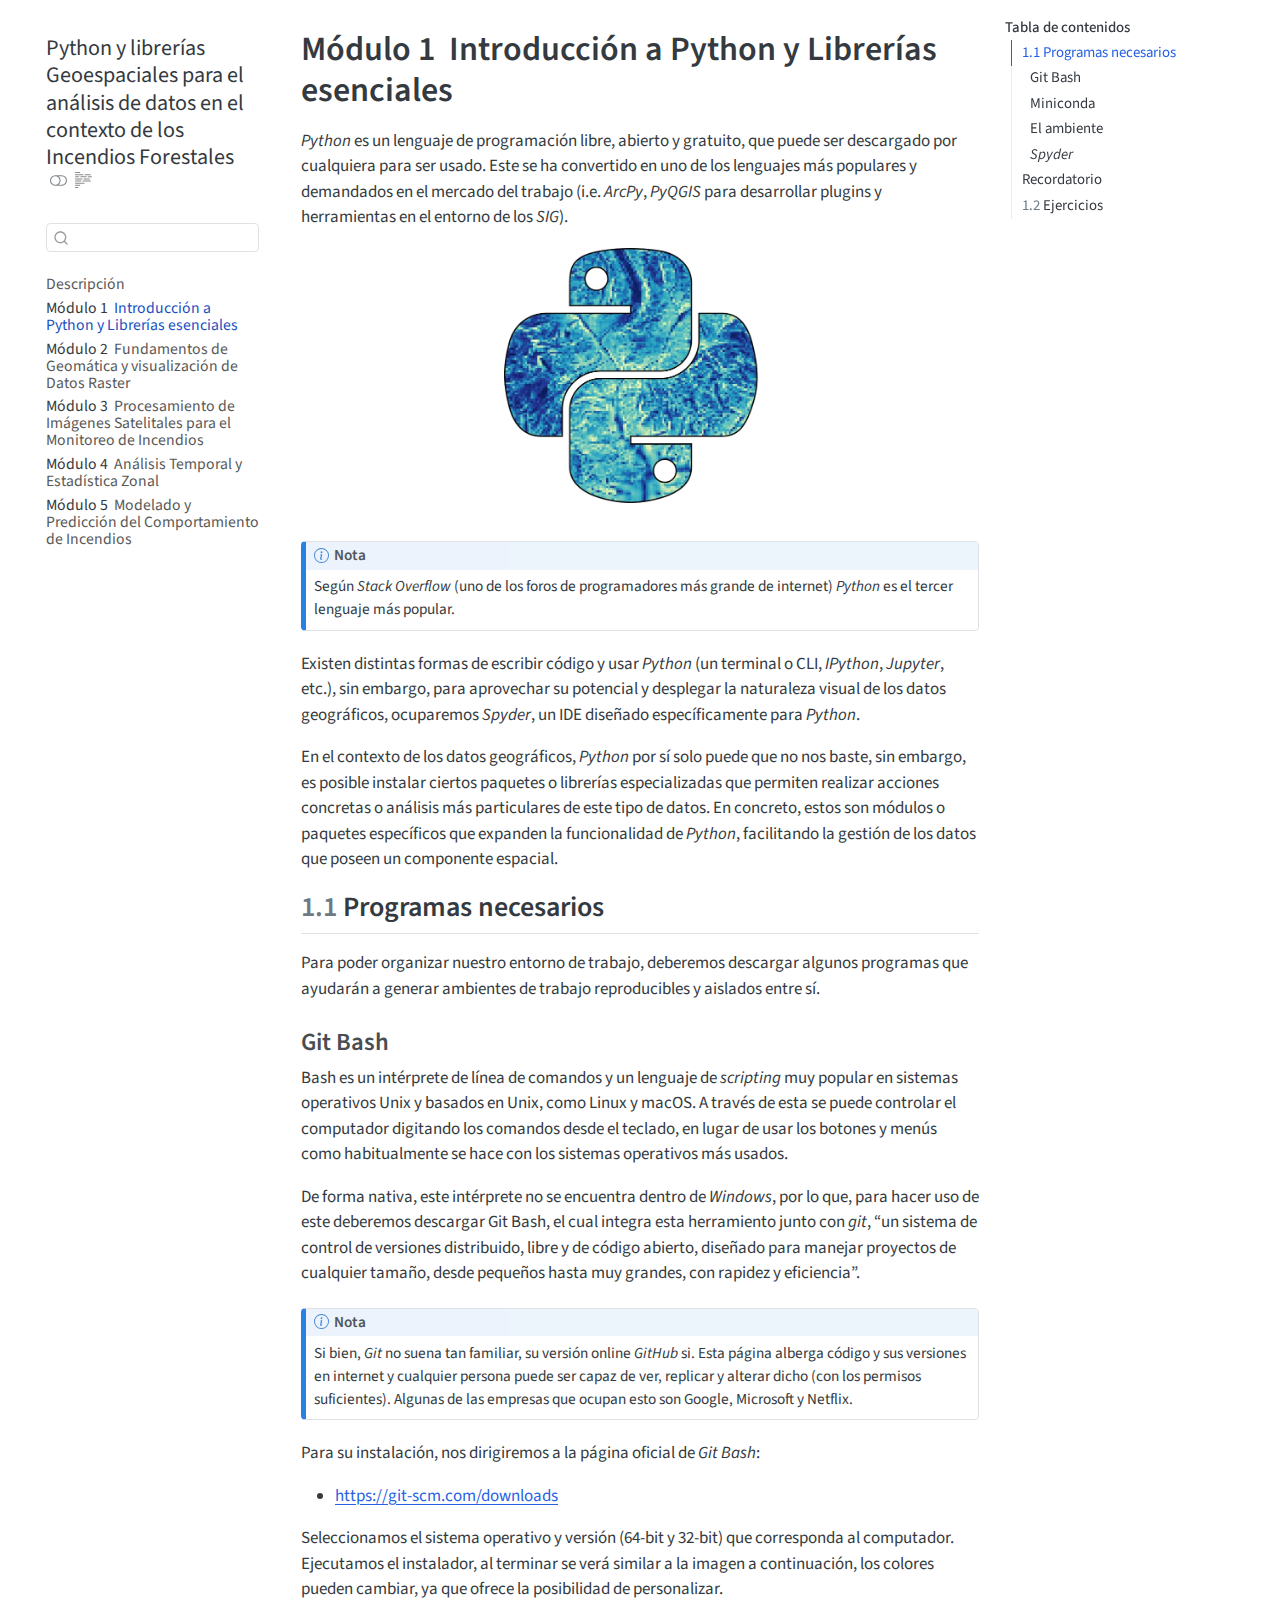
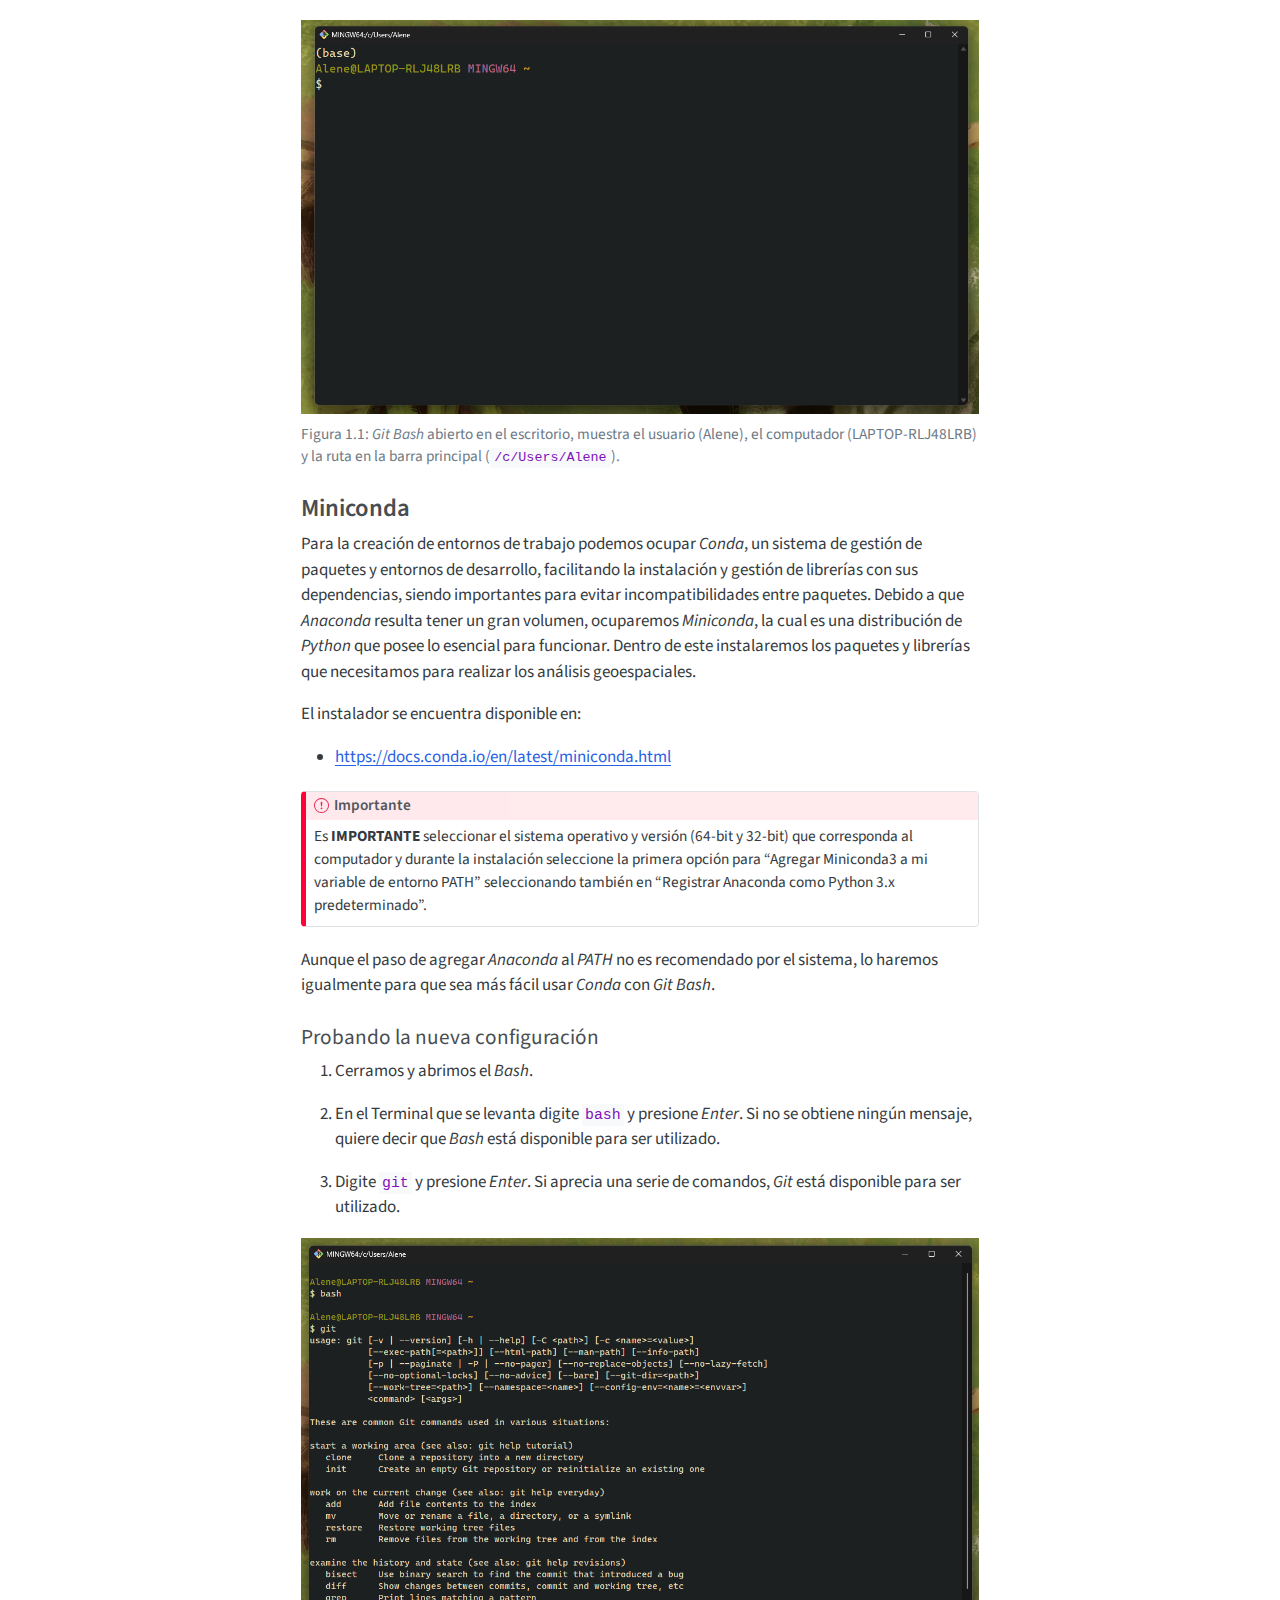
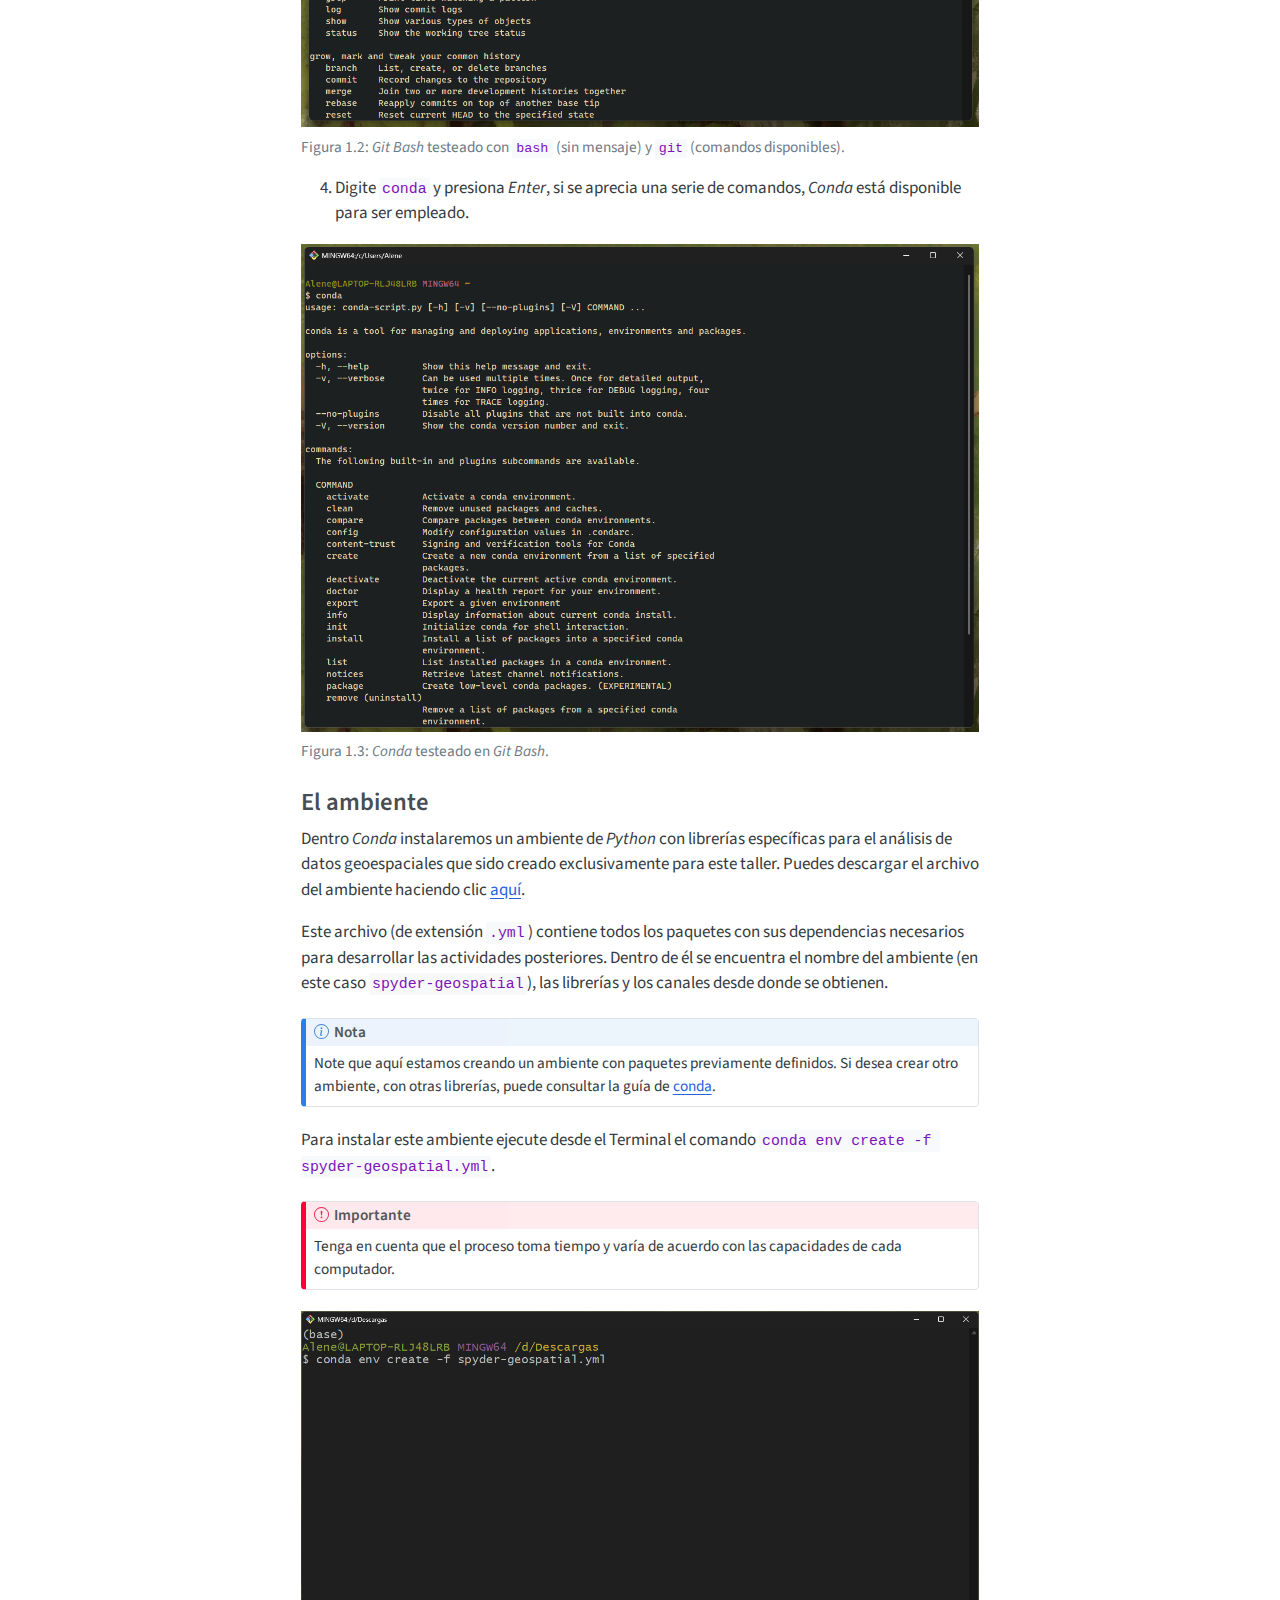
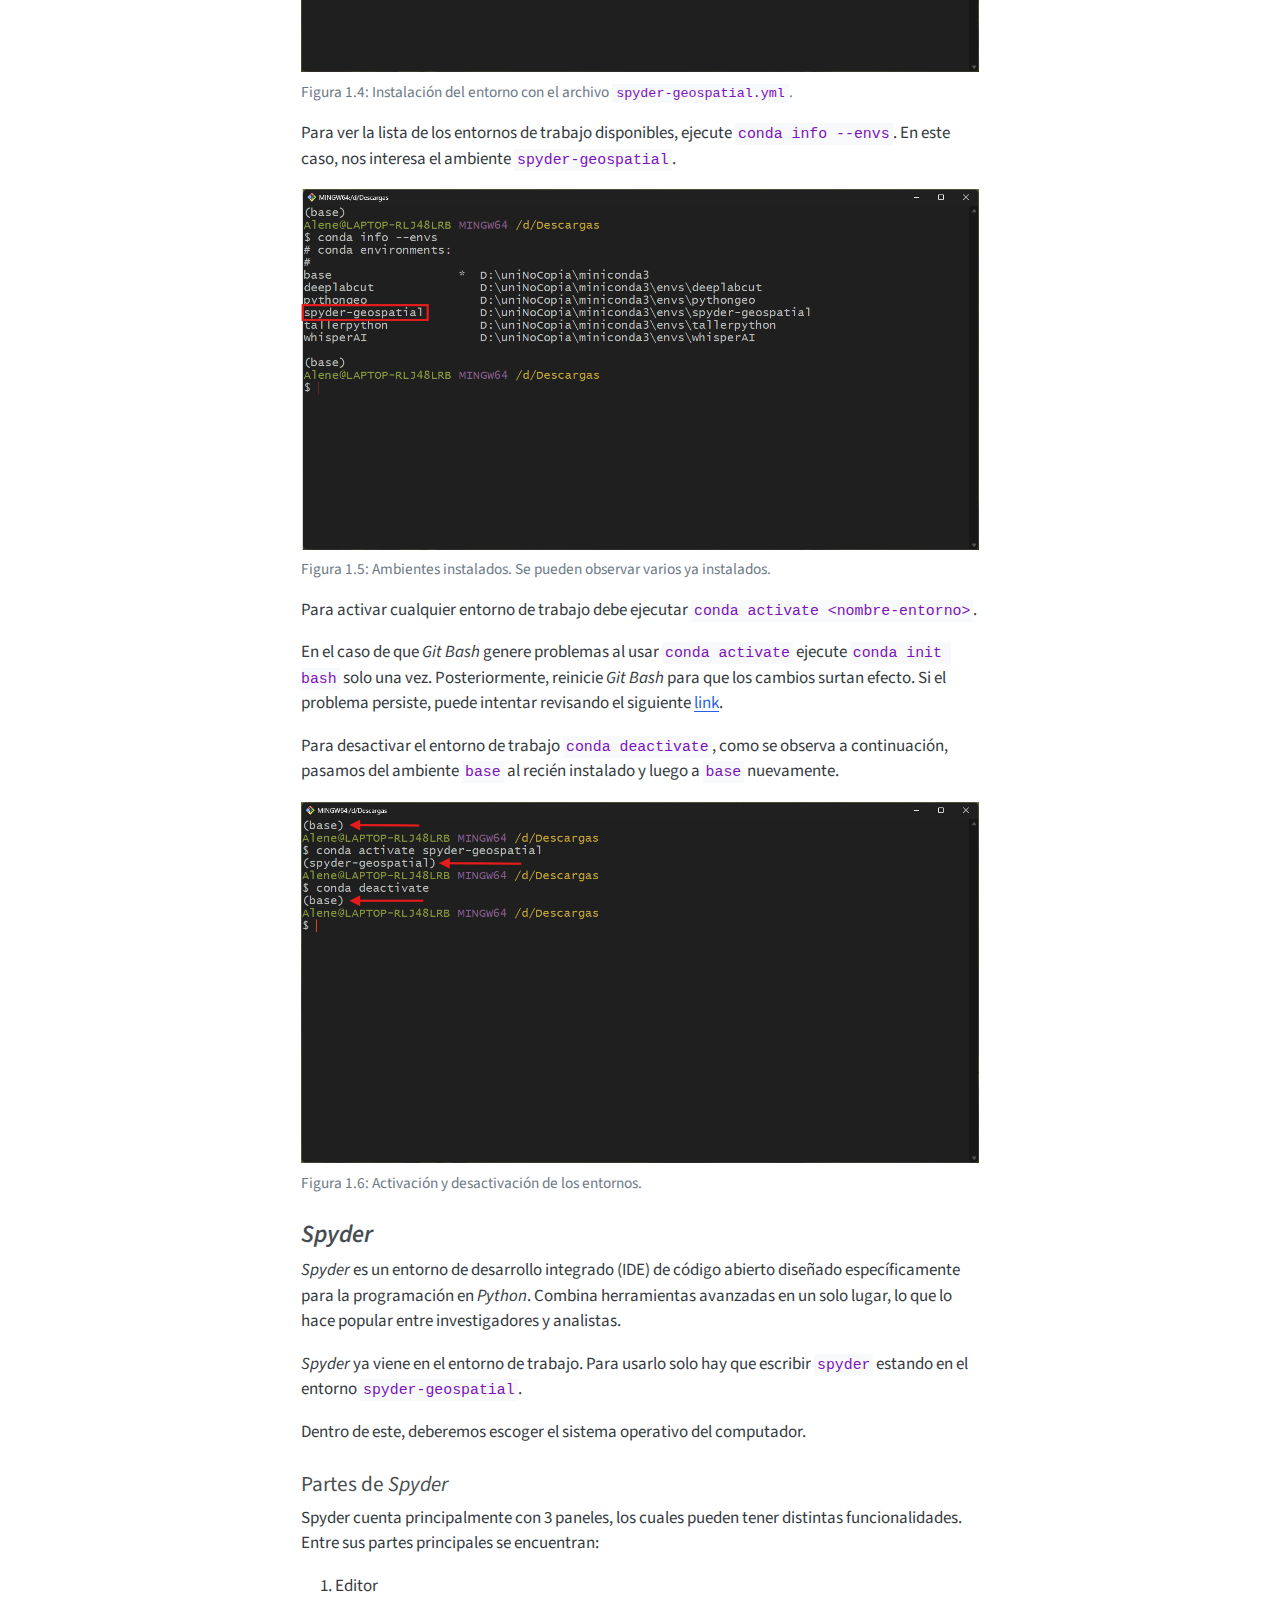
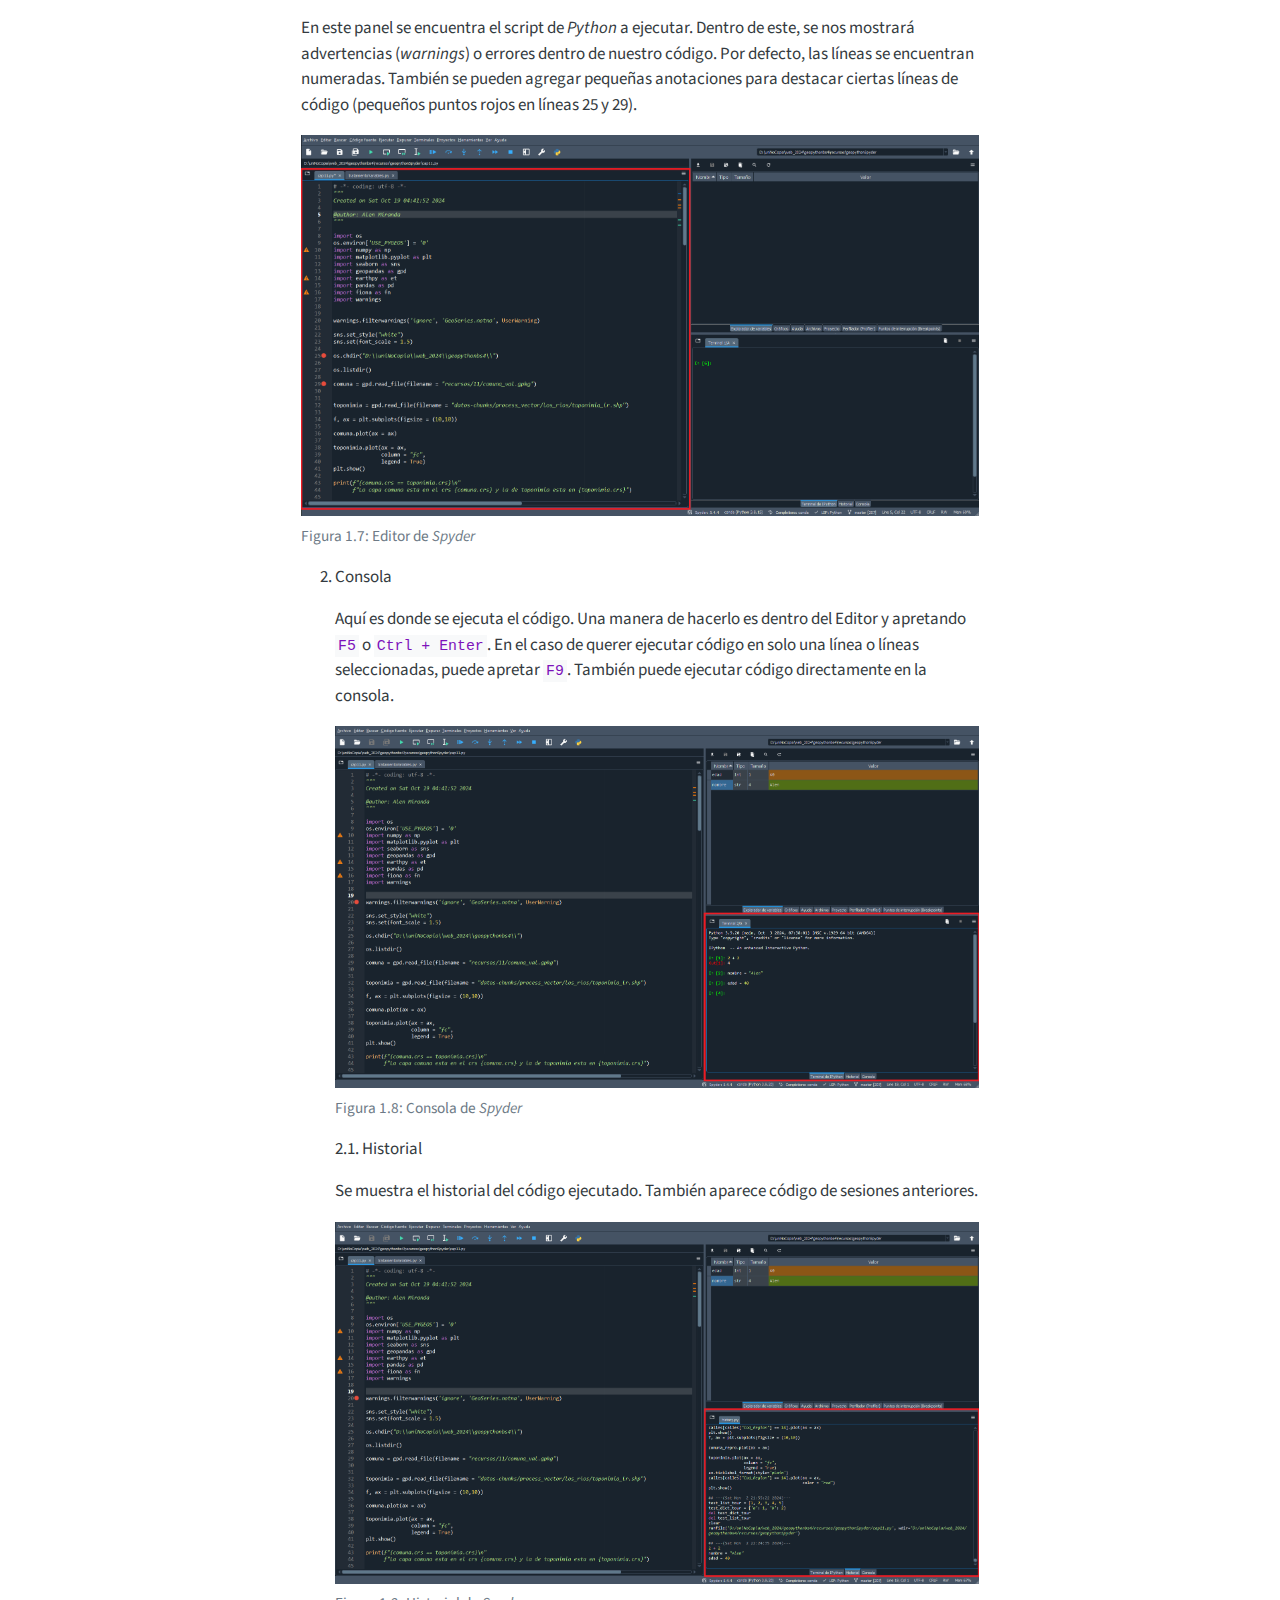
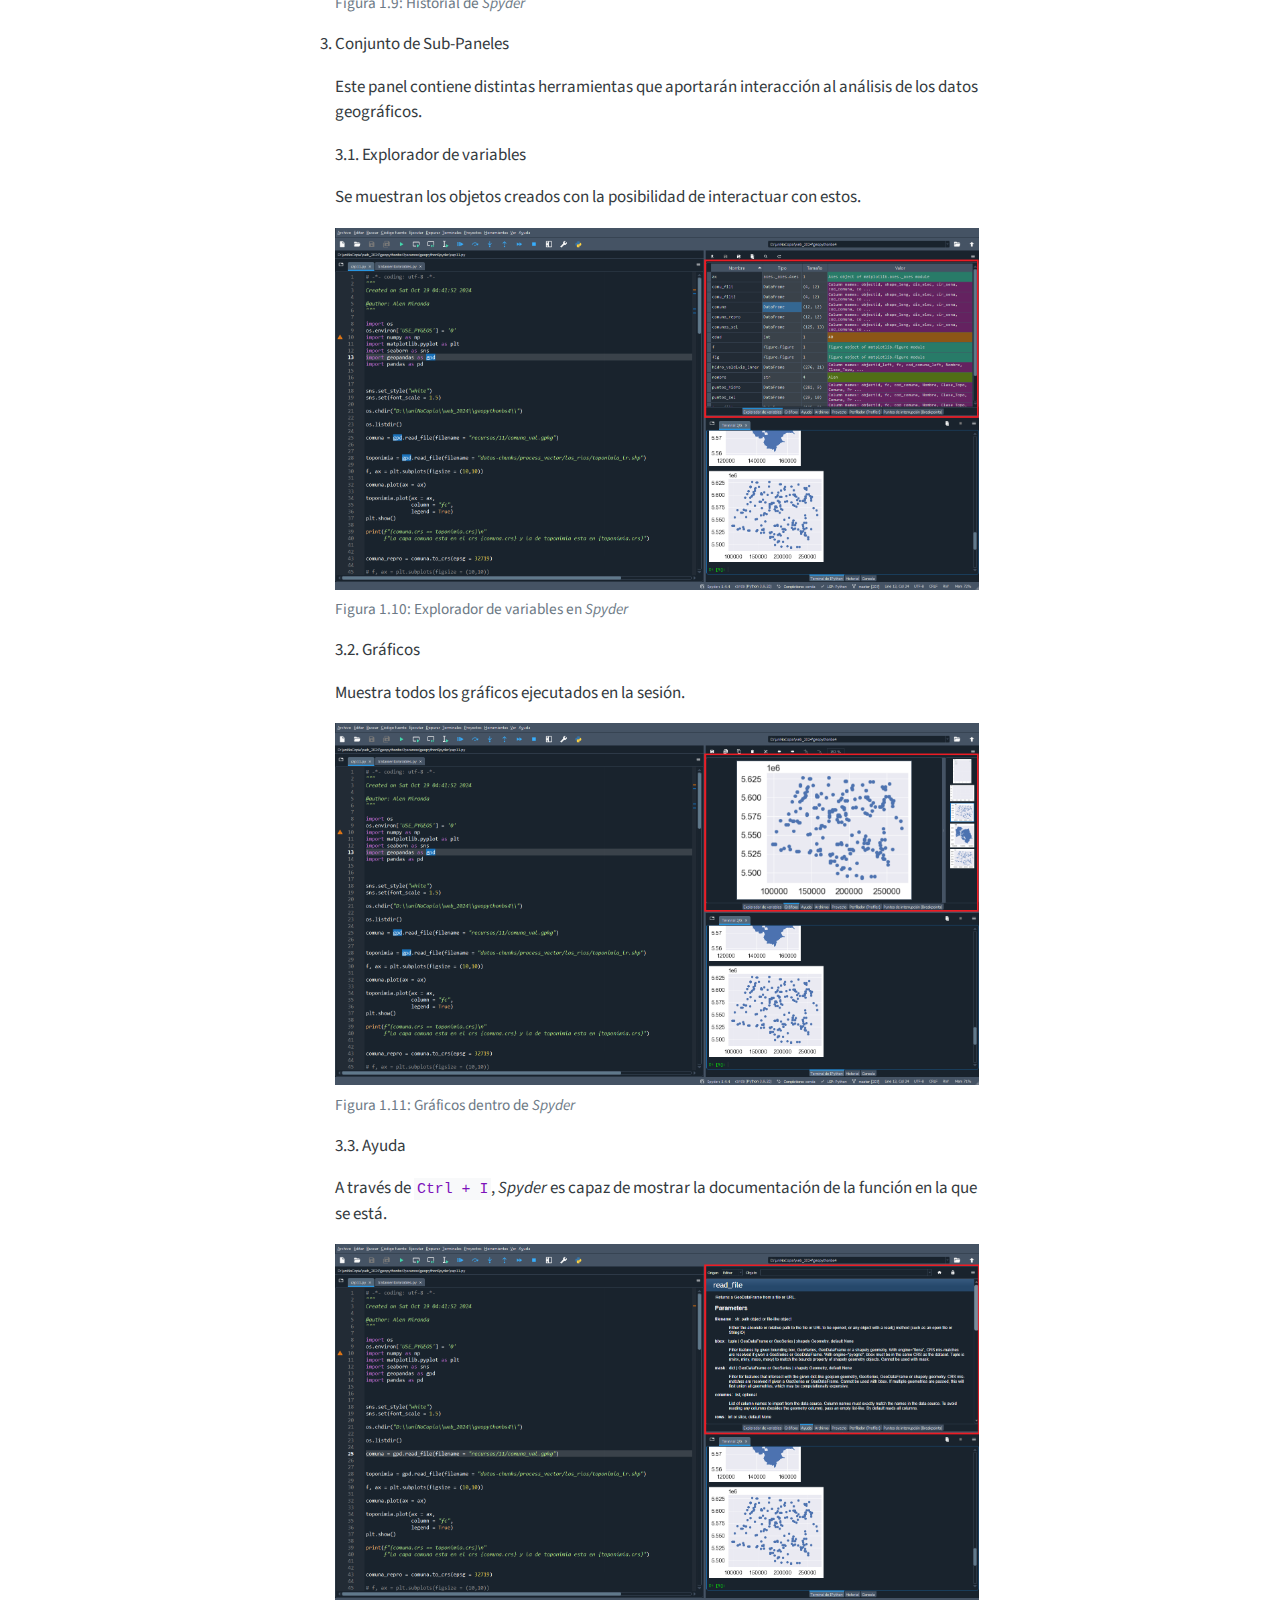
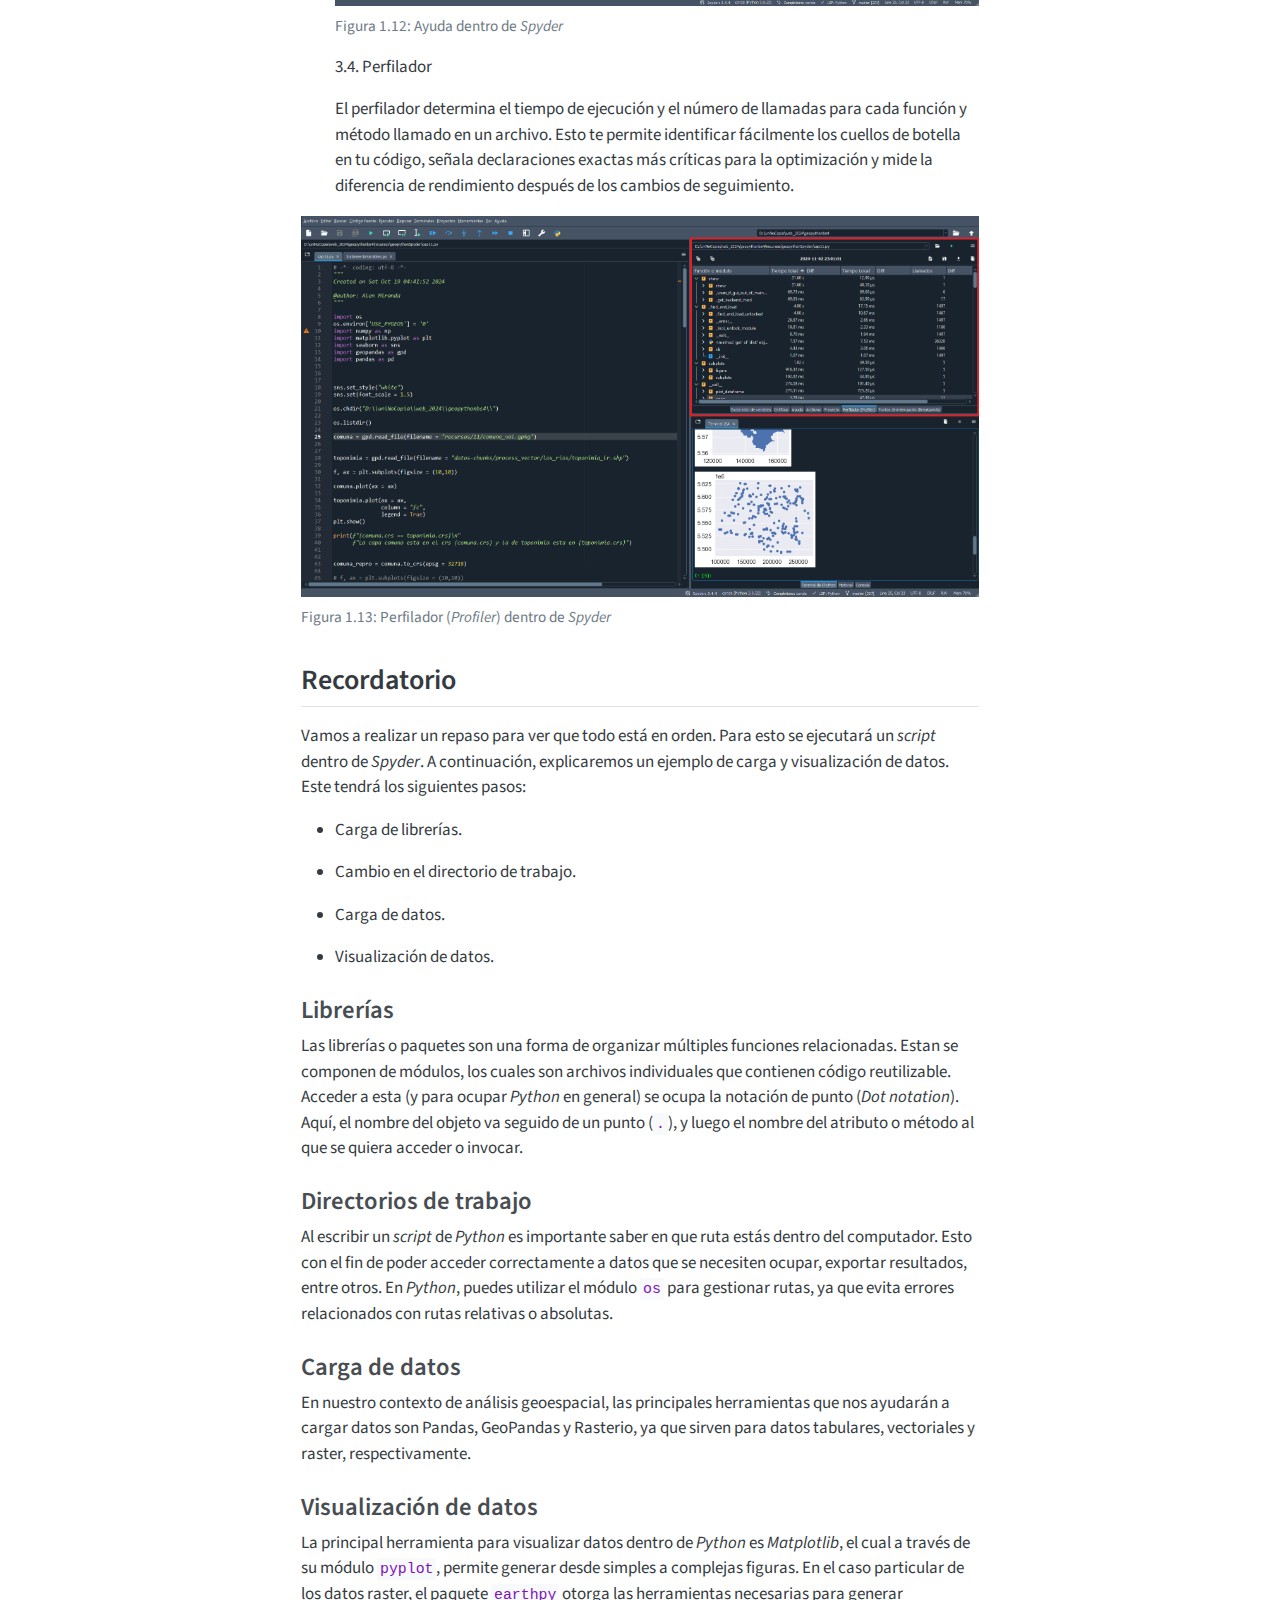
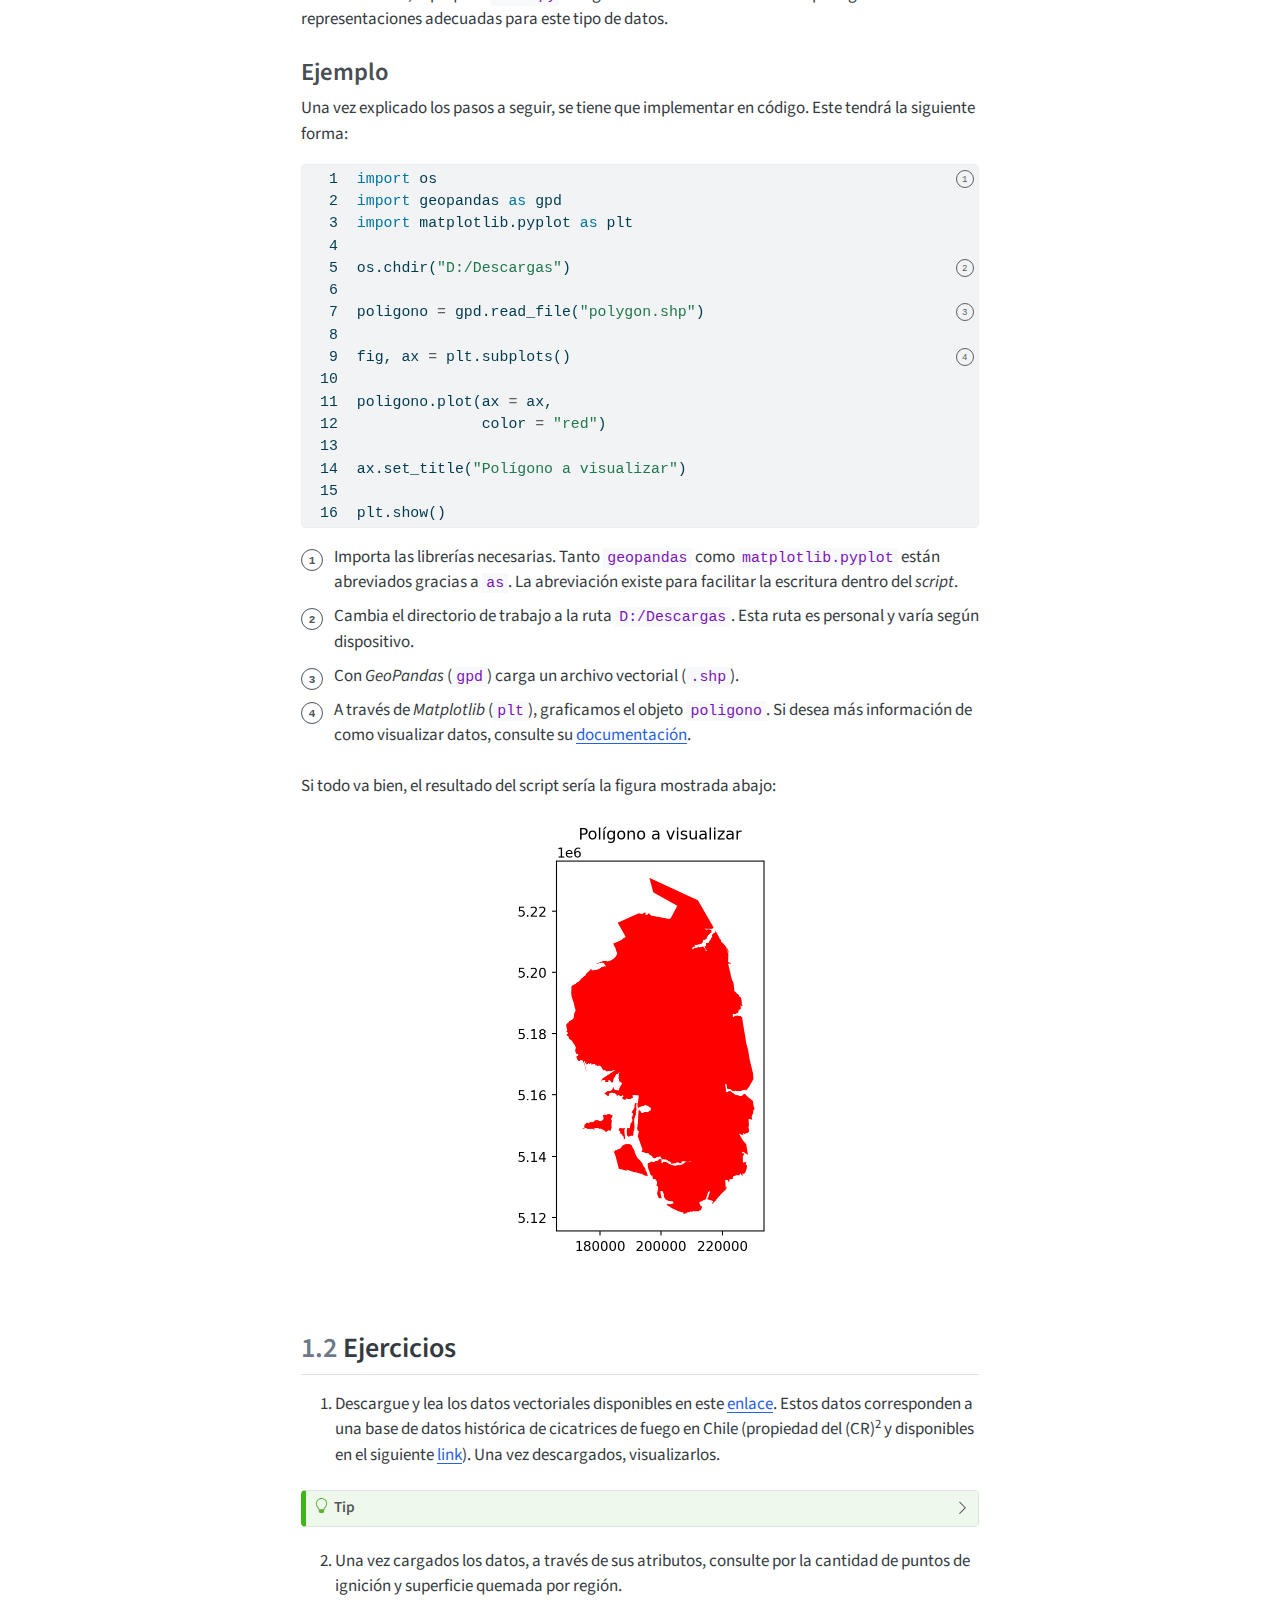
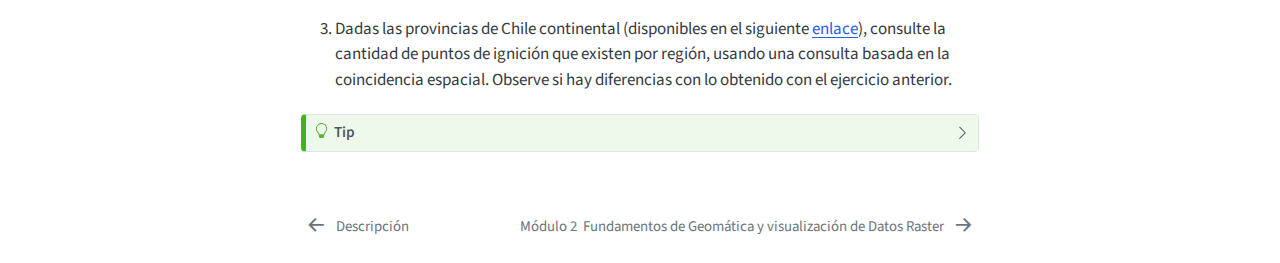
==== commit f6a3a79d: "Built site for gh-pages" ====
--- a/01-python-librerias.html
+++ b/01-python-librerias.html
@@ -350,21 +350,8 @@
 </section>
 <section id="el-ambiente" class="level3 unnumbered">
 <h3 class="unnumbered anchored" data-anchor-id="el-ambiente">El ambiente</h3>
-<p>Dentro <em>Conda</em> instalaremos un ambiente de <em>Python</em> con librerías específicas para el análisis de datos geoespaciales que sido creado exclusivamente para este taller. Puedes descargar el archivo del ambiente haciendo clic <a href="recursos/tallerpython.yml" download="tallerpython.yml">aquí</a>.</p>
-<div class="callout callout-style-default callout-warning callout-titled">
-<div class="callout-header d-flex align-content-center">
-<div class="callout-icon-container">
-<i class="callout-icon"></i>
-</div>
-<div class="callout-title-container flex-fill">
-Advertencia
-</div>
-</div>
-<div class="callout-body-container callout-body">
-<p>Todavía hay que ver esto. EL NOMBRE NO ES TALLERPYTHON, SINO QUE SPYDER-PYTHON una cosa asi, insertar al final</p>
-</div>
-</div>
-<p>Este archivo (de extensión <code>.yml</code>) contiene todos los paquetes con sus dependencias necesarios para desarrollar las actividades posteriores. Dentro de él se encuentra el nombre del ambiente (en este caso tallerpython), las librerías y los canales desde donde se obtienen.</p>
+<p>Dentro <em>Conda</em> instalaremos un ambiente de <em>Python</em> con librerías específicas para el análisis de datos geoespaciales que sido creado exclusivamente para este taller. Puedes descargar el archivo del ambiente haciendo clic <a href="spyder-geospatial.yml" download="spyder-geospatial.yml">aquí</a>.</p>
+<p>Este archivo (de extensión <code>.yml</code>) contiene todos los paquetes con sus dependencias necesarios para desarrollar las actividades posteriores. Dentro de él se encuentra el nombre del ambiente (en este caso <code>spyder-geospatial</code>), las librerías y los canales desde donde se obtienen.</p>
 <div class="callout callout-style-default callout-note callout-titled">
 <div class="callout-header d-flex align-content-center">
 <div class="callout-icon-container">
@@ -378,7 +365,7 @@
 <p>Note que aquí estamos creando un ambiente con paquetes previamente definidos. Si desea crear otro ambiente, con otras librerías, puede consultar la guía de <a href="https://docs.conda.io/projects/conda/en/latest/user-guide/getting-started.html">conda</a>.</p>
 </div>
 </div>
-<p>Para instalar este ambiente ejecute desde el Terminal el comando <code>conda env create -f tallerpython.yml</code>.</p>
+<p>Para instalar este ambiente ejecute desde el Terminal el comando <code>conda env create -f spyder-geospatial.yml</code>.</p>
 <div class="callout callout-style-default callout-important callout-titled">
 <div class="callout-header d-flex align-content-center">
 <div class="callout-icon-container">
@@ -398,11 +385,11 @@
 <img src="foo/03-07-mkenvir.png" class="img-fluid figure-img">
 </div>
 <figcaption class="quarto-float-caption-bottom quarto-float-caption quarto-float-fig" id="fig-mkenvir-caption-0ceaefa1-69ba-4598-a22c-09a6ac19f8ca">
-Figura&nbsp;1.4: Instalación del entorno con el archivo <code>environment.yml</code>.
+Figura&nbsp;1.4: Instalación del entorno con el archivo <code>spyder-geospatial.yml</code>.
 </figcaption>
 </figure>
 </div>
-<p>Para ver la lista de los entornos de trabajo disponibles, ejecute <code>conda info --envs</code>. En este caso, nos interesa el ambiente <code>tallerpython</code>.</p>
+<p>Para ver la lista de los entornos de trabajo disponibles, ejecute <code>conda info --envs</code>. En este caso, nos interesa el ambiente <code>spyder-geospatial</code>.</p>
 <div id="fig-ambiente" class="quarto-float quarto-figure quarto-figure-center anchored">
 <figure class="quarto-float quarto-float-fig figure">
 <div aria-describedby="fig-ambiente-caption-0ceaefa1-69ba-4598-a22c-09a6ac19f8ca">
@@ -430,7 +417,7 @@
 <section id="spyder" class="level3 unnumbered">
 <h3 class="unnumbered anchored" data-anchor-id="spyder"><em>Spyder</em></h3>
 <p><em>Spyder</em> es un entorno de desarrollo integrado (IDE) de código abierto diseñado específicamente para la programación en <em>Python</em>. Combina herramientas avanzadas en un solo lugar, lo que lo hace popular entre investigadores y analistas.</p>
-<p><em>Spyder</em> ya viene en el entorno de trabajo. Para usarlo solo hay que escribir <code>spyder</code> estando en el entorno <code>tallerpython</code>.</p>
+<p><em>Spyder</em> ya viene en el entorno de trabajo. Para usarlo solo hay que escribir <code>spyder</code> estando en el entorno <code>spyder-geospatial</code>.</p>
 <p>Dentro de este, deberemos escoger el sistema operativo del computador.</p>
 <section id="partes-de-spyder" class="level4 unnumbered">
 <h4 class="unnumbered anchored" data-anchor-id="partes-de-spyder">Partes de <em>Spyder</em></h4>
@@ -556,7 +543,7 @@
 <section id="ejemplo" class="level3 unnumbered">
 <h3 class="unnumbered anchored" data-anchor-id="ejemplo">Ejemplo</h3>
 <p>Una vez explicado los pasos a seguir, se tiene que implementar en código. Este tendrá la siguiente forma:</p>
-<div id="f784ec79" class="cell" data-execution_count="1">
+<div id="e2e5a97d" class="cell" data-execution_count="1">
 <div class="sourceCode cell-code" id="annotated-cell-1"><pre class="sourceCode numberSource python code-annotation-code number-lines code-with-copy code-annotated"><code class="sourceCode python"><a class="code-annotation-anchor" data-target-cell="annotated-cell-1" data-target-annotation="1" onclick="event.preventDefault();">1</a><span id="annotated-cell-1-1" class="code-annotation-target"><a href="#annotated-cell-1-1"></a><span class="im">import</span> os</span>
 <span id="annotated-cell-1-2"><a href="#annotated-cell-1-2"></a><span class="im">import</span> geopandas <span class="im">as</span> gpd</span>
 <span id="annotated-cell-1-3"><a href="#annotated-cell-1-3"></a><span class="im">import</span> matplotlib.pyplot <span class="im">as</span> plt</span>
@@ -595,7 +582,7 @@
 </div>
 </div>
 <p>Si todo va bien, el resultado del script sería la figura mostrada abajo:</p>
-<div id="7cbc5df9" class="cell" data-execution_count="2">
+<div id="c71a34dc" class="cell" data-execution_count="2">
 <div class="cell-output cell-output-display">
 <div class="quarto-figure quarto-figure-center">
 <figure class="figure">
@@ -612,7 +599,7 @@
 <li>Descargue y lea los datos vectoriales disponibles en este <a href="https://figshare.com/ndownloader/files/49550784">enlace</a>. Estos datos corresponden a una base de datos histórica de cicatrices de fuego en Chile (propiedad del (CR)<sup>2</sup> y disponibles en el siguiente <a href="https://www.plataformadedatos.cl/datasets/es/492F65B350AAF9D1">link</a>). Una vez descargados, visualizarlos.</li>
 </ol>
 <div class="callout callout-style-default callout-tip callout-titled">
-<div class="callout-header d-flex align-content-center" data-bs-toggle="collapse" data-bs-target=".callout-7-contents" aria-controls="callout-7" aria-expanded="false" aria-label="Toggle callout">
+<div class="callout-header d-flex align-content-center" data-bs-toggle="collapse" data-bs-target=".callout-6-contents" aria-controls="callout-6" aria-expanded="false" aria-label="Toggle callout">
 <div class="callout-icon-container">
 <i class="callout-icon"></i>
 </div>
@@ -621,7 +608,7 @@
 </div>
 <div class="callout-btn-toggle d-inline-block border-0 py-1 ps-1 pe-0 float-end"><i class="callout-toggle"></i></div>
 </div>
-<div id="callout-7" class="callout-7-contents callout-collapse collapse">
+<div id="callout-6" class="callout-6-contents callout-collapse collapse">
 <div class="callout-body-container callout-body">
 <p>El paquete <code>earthpy</code> tiene un submódulo especializado para descargar datos desde internet. Este es <code>data.get_data()</code>.</p>
 </div>
@@ -632,7 +619,7 @@
 <li><p>Dadas las provincias de Chile continental (disponibles en el siguiente <a href="https://figshare.com/ndownloader/files/50316978">enlace</a>), consulte la cantidad de puntos de ignición que existen por región, usando una consulta basada en la coincidencia espacial. Observe si hay diferencias con lo obtenido con el ejercicio anterior.</p></li>
 </ol>
 <div class="callout callout-style-default callout-tip callout-titled">
-<div class="callout-header d-flex align-content-center" data-bs-toggle="collapse" data-bs-target=".callout-8-contents" aria-controls="callout-8" aria-expanded="false" aria-label="Toggle callout">
+<div class="callout-header d-flex align-content-center" data-bs-toggle="collapse" data-bs-target=".callout-7-contents" aria-controls="callout-7" aria-expanded="false" aria-label="Toggle callout">
 <div class="callout-icon-container">
 <i class="callout-icon"></i>
 </div>
@@ -641,7 +628,7 @@
 </div>
 <div class="callout-btn-toggle d-inline-block border-0 py-1 ps-1 pe-0 float-end"><i class="callout-toggle"></i></div>
 </div>
-<div id="callout-8" class="callout-8-contents callout-collapse collapse">
+<div id="callout-7" class="callout-7-contents callout-collapse collapse">
 <div class="callout-body-container callout-body">
 <p>En el caso de que las capas estén en otro sistema de referencia, puede ocupar la función de <em>GeoPandas</em> <code>.to_crs()</code>.</p>
 <p><em>GeoPandas</em> permite disolver polígonos a través de <code>.dissolve()</code>. Si tiene dudas, puede consultar la documentación de ambas funciones.</p>
